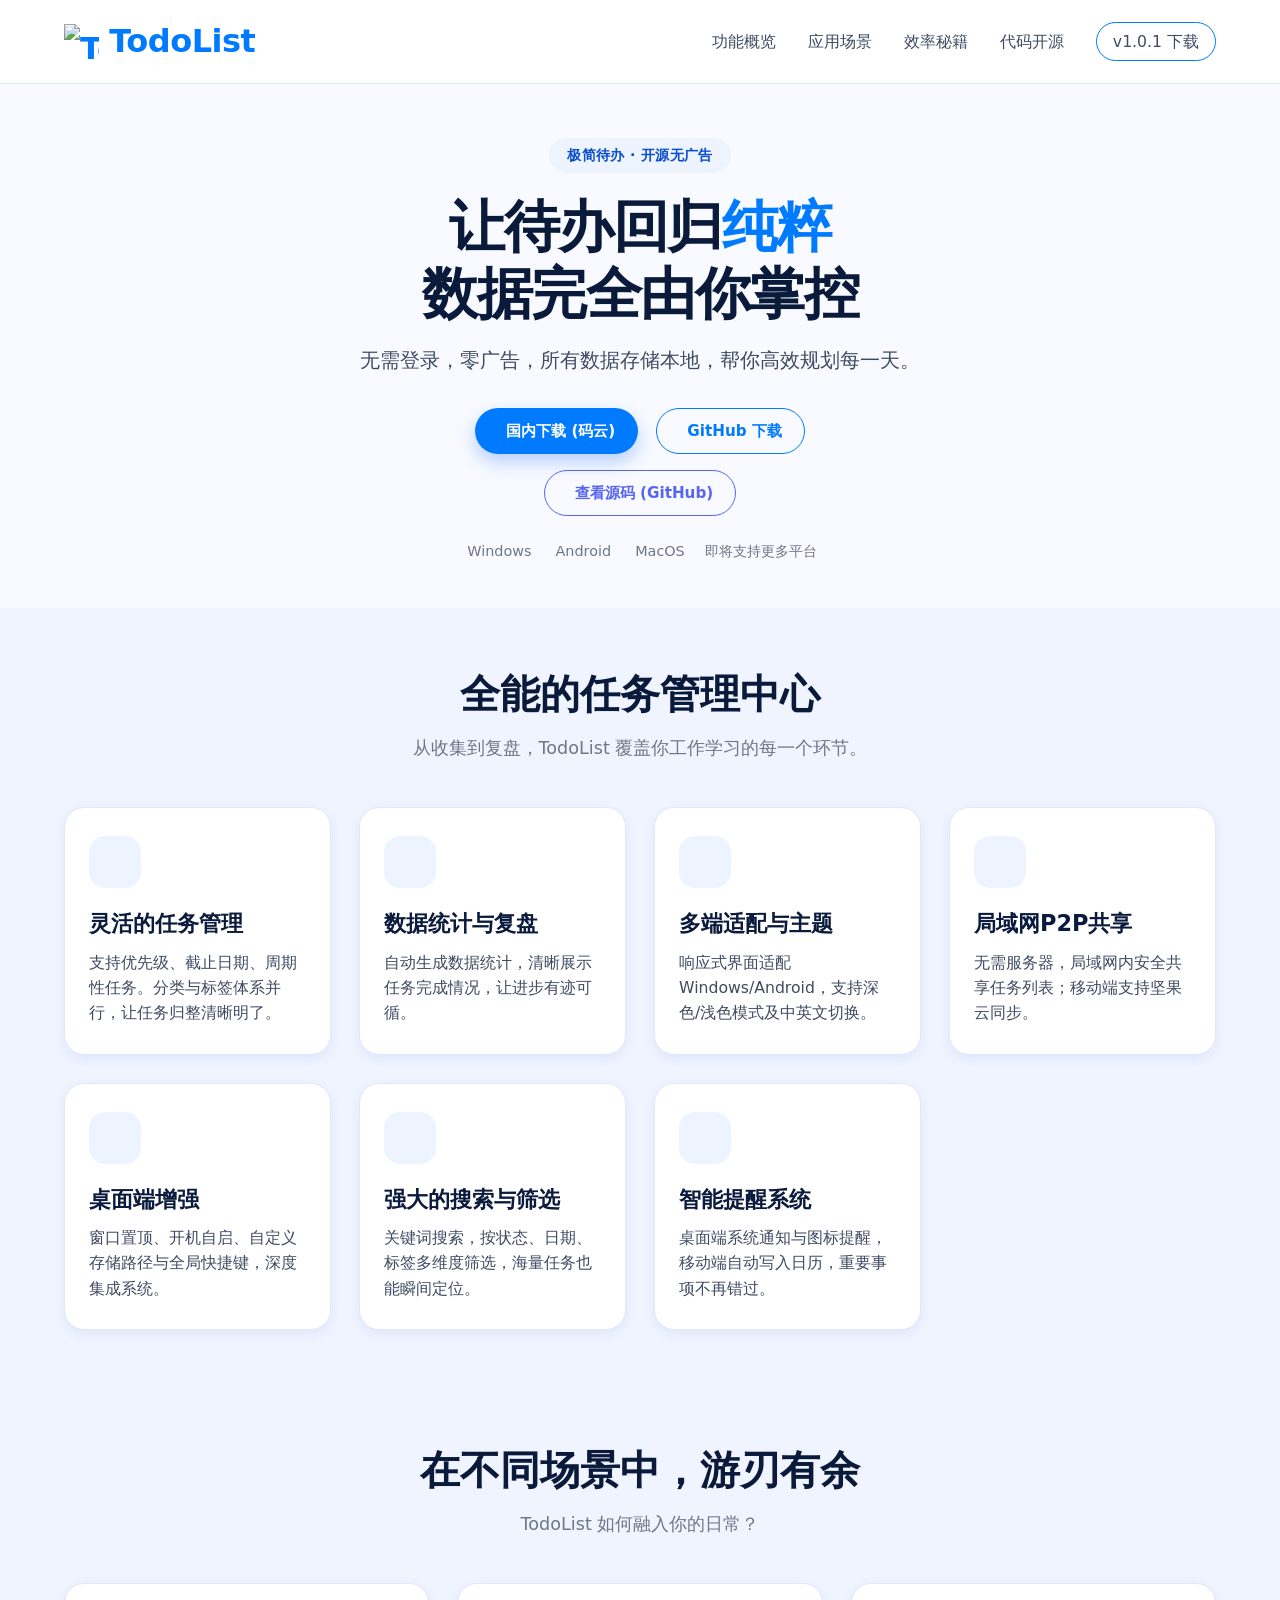
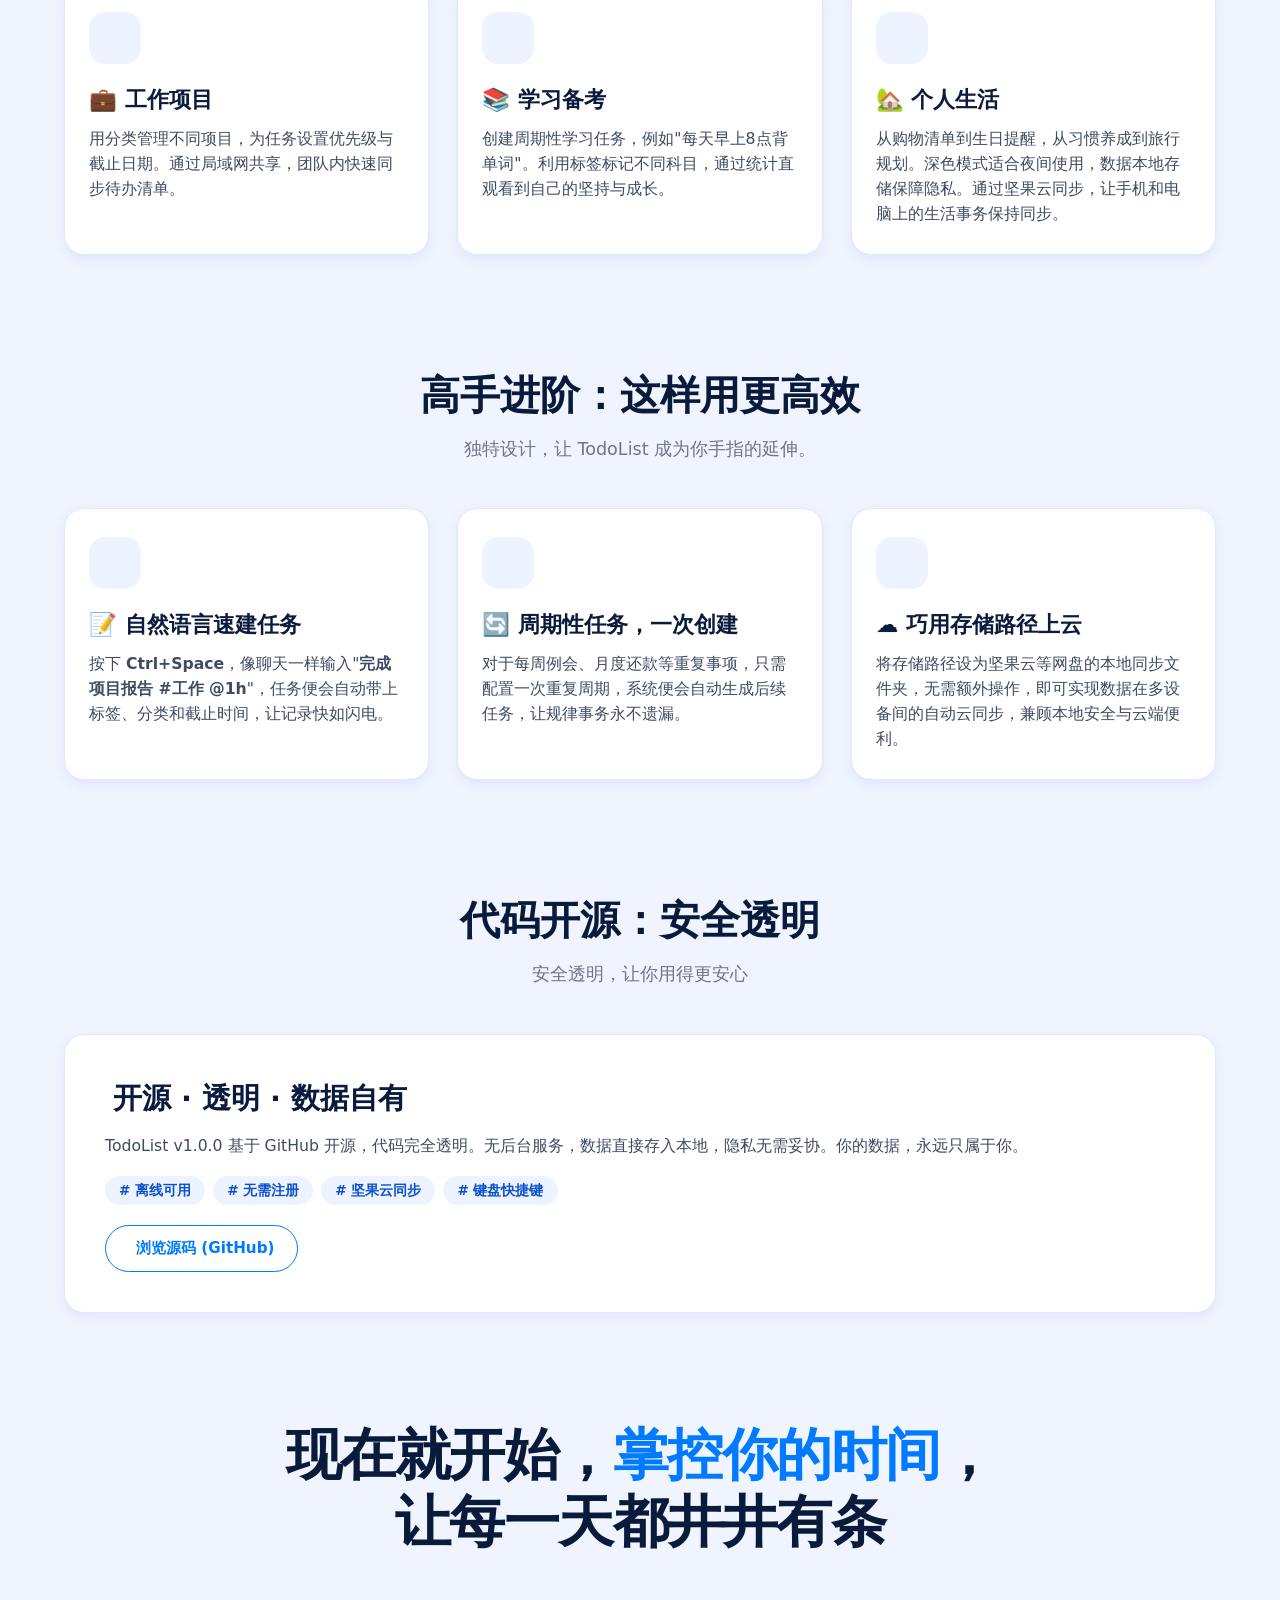
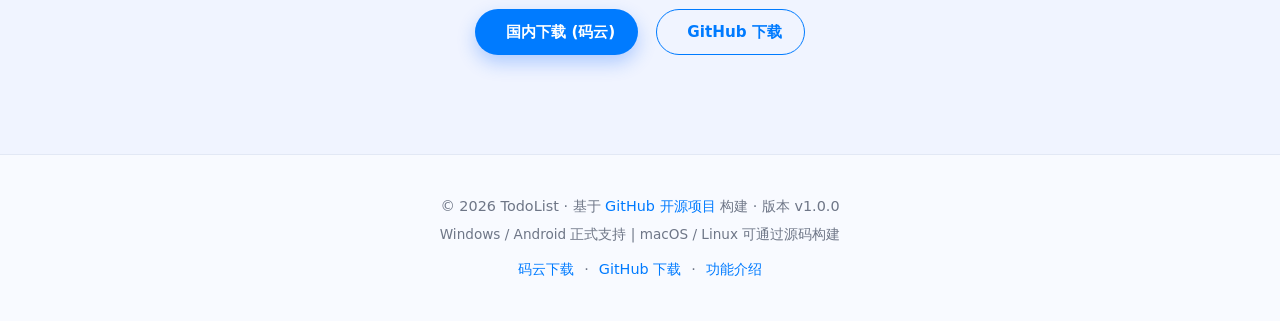
==== docs/index.html @ f046e417 "docs: update GitHub Pages for release v1.0.1." ====
<!DOCTYPE html>
<html lang="zh-CN">

<head>
    <meta charset="UTF-8">
    <meta name="viewport" content="width=device-width, initial-scale=1.0, maximum-scale=5.0, user-scalable=yes">
    <title>TodoList - 极简待办 · 数据自有 · 开源高效</title>
    <link href="https://cdn.jsdelivr.net/npm/remixicon@4.1.0/fonts/remixicon.css" rel="stylesheet"/>
    <link rel="icon" type="image/x-icon" href="/docs/favicon.ico">
    <style>
        /* ===================================
           TodoList 官网样式 - 蓝色主题
           全宽响应式布局
           =================================== */

        /* CSS 变量 */
        :root {
            /* 蓝色主色调 */
            --primary: #007bff;
            --primary-dark: #0a4fcf;
            --primary-light: #eef4ff;
            --primary-soft: #d9e7ff;
            --surface: #ffffff;
            --background: #f8faff;
            --background-alt: #f0f4ff;
            --text-primary: #0b1b3d;
            --text-secondary: #3f4b62;
            --text-muted: #6e7687;
            --border: #e2e8f5;
            --shadow-sm: 0 4px 12px rgba(26, 80, 200, 0.08);
            --shadow-md: 0 12px 28px rgba(17, 51, 150, 0.12);
            --radius: 20px;
            --radius-sm: 12px;
            --transition: all 0.3s ease;
        }

        /* 全局重置 */
        * {
            margin: 0;
            padding: 0;
            box-sizing: border-box;
        }

        html {
            scroll-behavior: smooth;
            scroll-padding-top: 80px;
        }

        body {
            font-family: 'Inter', system-ui, -apple-system, 'Segoe UI', Roboto, 'Helvetica Neue', sans-serif;
            background-color: var(--background);
            color: var(--text-primary);
            line-height: 1.6;
            -webkit-font-smoothing: antialiased;
            width: 100%;
            min-height: 100vh;
        }

        /* ===================================
           导航栏
           =================================== */
        .navbar {
            width: 100%;
            background: rgba(255, 255, 255, 0.9);
            backdrop-filter: blur(12px);
            -webkit-backdrop-filter: blur(12px);
            border-bottom: 1px solid var(--border);
            position: sticky;
            top: 0;
            z-index: 1000;
        }

        .nav-inner {
            width: 100%;
            padding: 16px 5vw;
            display: flex;
            align-items: center;
            justify-content: space-between;
            flex-wrap: wrap;
            gap: 16px;
        }

        .logo {
            display: flex;
            align-items: center;
            gap: 10px;
            font-weight: 800;
            font-size: clamp(1.3rem, 2.8vw, 2.0rem);
            color: var(--primary);
            letter-spacing: -0.5px;
            white-space: nowrap;
        }

        .logo i {
            font-size: clamp(1.6rem, 3vw, 2rem);
            color: var(--primary);
        }

        /* 自定义Logo图标样式 */
        .logo-icon {
            width: clamp(1.8rem, 3vw, 2.2rem);
            height: clamp(1.8rem, 3vw, 2.2rem);
            object-fit: contain;
            /* 如果图标边缘有锯齿，可添加以下属性柔化 */
            image-rendering: auto;
        }

        /* 移动端菜单按钮 */
        .mobile-menu-toggle {
            display: none;
            background: none;
            border: none;
            font-size: 1.8rem;
            color: var(--text-primary);
            cursor: pointer;
            padding: 4px 8px;
        }

        .nav-links {
            display: flex;
            align-items: center;
            gap: clamp(16px, 3vw, 32px);
            flex-wrap: wrap;
        }

        .nav-links a {
            text-decoration: none;
            color: var(--text-secondary);
            font-weight: 500;
            transition: var(--transition);
            font-size: clamp(0.9rem, 1.5vw, 0.98rem);
            white-space: nowrap;
        }

        .nav-links a:hover {
            color: var(--primary);
        }

        /* 按钮样式 */
        .btn {
            padding: 10px 22px;
            border-radius: 40px;
            font-weight: 600;
            text-decoration: none;
            display: inline-flex;
            align-items: center;
            gap: 8px;
            transition: var(--transition);
            font-size: clamp(0.88rem, 1.4vw, 0.95rem);
            border: 1px solid transparent;
            cursor: pointer;
            white-space: nowrap;
        }

        .btn-sm {
            padding: 6px 16px;
            font-size: 0.85rem;
        }

        .btn-primary {
            background: var(--primary);
            color: white;
            box-shadow: 0 8px 18px rgba(30, 111, 255, 0.3);
        }

        .btn-primary:hover {
            background: var(--primary-dark);
            transform: translateY(-2px);
            box-shadow: 0 14px 24px rgba(30, 111, 255, 0.35);
        }

        .btn-outline {
            background: transparent;
            border-color: var(--primary);
            color: var(--primary);
        }

        .btn-outline:hover {
            background: var(--primary-light);
            transform: translateY(-2px);
        }

        /* ===================================
           英雄区域
           =================================== */
        .hero {
            width: 100%;
            padding: 6vh 5vw 5vh;
            text-align: center;
        }

        .hero-content {
            width: 100%;
            max-width: 800px;
            margin: 0 auto;
            padding: 0 1rem;
        }

        .badge {
            background: var(--primary-light);
            color: var(--primary-dark);
            font-weight: 600;
            padding: 6px 18px;
            border-radius: 30px;
            display: inline-block;
            margin-bottom: 20px;
            font-size: clamp(0.8rem, 1.4vw, 0.9rem);
            letter-spacing: 0.3px;
        }

        .hero h1 {
            font-size: clamp(2rem, 5vw, 3.5rem);
            font-weight: 800;
            letter-spacing: -1.5px;
            margin-bottom: 16px;
            line-height: 1.2;
            color: #0a1a3a;
            word-break: keep-all;
        }

        .hero-highlight {
            color: var(--primary);
            position: relative;
        }

        .hero-desc {
            font-size: clamp(1rem, 2vw, 1.25rem);
            color: var(--text-secondary);
            max-width: 680px;
            margin: 0 auto 32px;
            padding: 0 1rem;
        }

        .hero-buttons {
            display: flex;
            justify-content: center;
            gap: clamp(12px, 2vw, 18px);
            flex-wrap: wrap;
            margin-top: 28px;
        }

        .platform-info {
            margin-top: clamp(16px, 2vw, 24px);
            color: var(--text-muted);
            font-size: clamp(0.82rem, 1.3vw, 0.9rem);
            display: flex;
            justify-content: center;
            gap: clamp(12px, 2vw, 20px);
            flex-wrap: wrap;
        }

        .platform-info span {
            display: inline-flex;
            align-items: center;
            gap: 4px;
        }

        /* ===================================
           通用区块
           =================================== */
        .section {
            width: 100%;
            padding: clamp(40px, 6vh, 70px) 0;
        }

        .section-alt {
            background: var(--background-alt);
        }

        .section-inner {
            width: 100%;
            padding: 0 5vw;
        }

        .section-title {
            text-align: center;
            margin-bottom: clamp(32px, 5vh, 48px);
        }

        .section-title h2 {
            font-size: clamp(1.6rem, 3.5vw, 2.5rem);
            font-weight: 700;
            color: #0a1a3a;
            margin-bottom: 8px;
        }

        .section-title p {
            color: var(--text-muted);
            font-size: clamp(0.95rem, 1.6vw, 1.1rem);
        }

        /* 网格系统 */
        .grid {
            display: grid;
            gap: clamp(16px, 2.5vw, 28px);
            width: 100%;
        }

        .grid-3 {
            grid-template-columns: repeat(auto-fit, minmax(min(100%, 320px), 1fr));
        }

        .grid-4 {
            grid-template-columns: repeat(auto-fit, minmax(min(100%, 260px), 1fr));
        }

        /* 卡片 */
        .card {
            background: var(--surface);
            padding: clamp(20px, 3vw, 28px) clamp(18px, 2.5vw, 24px);
            border-radius: var(--radius);
            box-shadow: var(--shadow-sm);
            transition: var(--transition);
            border: 1px solid var(--border);
            height: 100%;
        }

        .card:hover {
            transform: translateY(-5px);
            box-shadow: var(--shadow-md);
            border-color: var(--primary-soft);
        }

        .card-icon {
            font-size: clamp(1.8rem, 3vw, 2.2rem);
            color: var(--primary);
            margin-bottom: clamp(14px, 2vw, 18px);
            background: var(--primary-light);
            width: clamp(42px, 6vw, 52px);
            height: clamp(42px, 6vw, 52px);
            display: flex;
            align-items: center;
            justify-content: center;
            border-radius: 16px;
            flex-shrink: 0;
        }

        .card h3 {
            font-size: clamp(1.15rem, 1.8vw, 1.4rem);
            margin-bottom: 8px;
            font-weight: 650;
        }

        .card p {
            color: var(--text-secondary);
            font-size: clamp(0.9rem, 1.4vw, 0.98rem);
            line-height: 1.6;
        }

        /* 开源特色区块 */
        .oss-highlight {
            background: var(--surface);
            border-radius: var(--radius);
            padding: clamp(24px, 4vw, 40px);
            display: flex;
            flex-wrap: wrap;
            gap: clamp(20px, 3vw, 30px);
            align-items: center;
            border: 1px solid var(--border);
            box-shadow: var(--shadow-sm);
            width: 100%;
        }

        .oss-text {
            flex: 1 1 300px;
            min-width: 260px;
        }

        .oss-text h3 {
            font-size: clamp(1.3rem, 2.5vw, 1.8rem);
            font-weight: 700;
            margin-bottom: 12px;
        }

        .icon-blue {
            color: var(--primary);
            margin-right: 8px;
        }

        .oss-text p {
            color: var(--text-secondary);
            margin-bottom: 18px;
            font-size: clamp(0.9rem, 1.4vw, 0.98rem);
        }

        .tag-list {
            display: flex;
            flex-wrap: wrap;
            gap: 8px;
            margin: 16px 0 20px;
        }

        .tag {
            background: var(--primary-light);
            color: var(--primary-dark);
            padding: 4px 14px;
            border-radius: 20px;
            font-size: clamp(0.78rem, 1.2vw, 0.85rem);
            font-weight: 600;
            white-space: nowrap;
        }

        .platform-icons {
            display: flex;
            flex-wrap: wrap;
            gap: 8px;
            align-items: center;
        }

        .platform-icons i {
            font-size: clamp(1.8rem, 3vw, 2.2rem);
            color: var(--text-secondary);
            transition: var(--transition);
        }

        .platform-icons i:hover {
            color: var(--primary);
        }

        /* 用户评价卡片 */
        .testimonial-card {
            background: var(--primary-light);
            padding: clamp(18px, 2.5vw, 24px);
            border-radius: var(--radius);
            border: none;
        }

        .testimonial-text {
            font-style: italic;
            margin-bottom: 14px;
            color: var(--text-secondary);
            font-size: clamp(0.9rem, 1.4vw, 0.95rem);
        }

        .testimonial-author {
            color: var(--primary-dark);
            font-weight: 650;
        }

        /* ===================================
           结尾下载引导区 (CTA Bottom)
           =================================== */
        .hero-bottom {
            padding: 6vh 5vw 5vh;
            background: var(--background-alt);
        }

        .hero-bottom .hero-buttons {
            margin-top: 54px;
            margin-bottom: 54px;
        }

        /* ===================================
           页脚
           =================================== */
        .footer {
            width: 100%;
            padding: clamp(30px, 5vh, 40px) 0;
            border-top: 1px solid var(--border);
            text-align: center;
        }

        .footer-inner {
            width: 100%;
            padding: 0 5vw;
            color: var(--text-muted);
            font-size: clamp(0.82rem, 1.3vw, 0.9rem);
        }

        .footer a {
            color: var(--primary);
            text-decoration: none;
            transition: var(--transition);
        }

        .footer a:hover {
            text-decoration: underline;
        }

        .footer-sub {
            margin-top: 6px;
            font-size: clamp(0.78rem, 1.2vw, 0.85rem);
        }

        .footer-links {
            margin-top: 12px;
            display: flex;
            justify-content: center;
            align-items: center;
            gap: 10px;
            flex-wrap: wrap;
        }

        /* ===================================
           响应式设计 - 移动端适配
           =================================== */
        /* 平板及以下 */
        @media (max-width: 768px) {
            .nav-inner {
                padding: 12px 4vw;
            }

            .mobile-menu-toggle {
                display: block;
            }

            .nav-links {
                display: none;
                width: 100%;
                flex-direction: column;
                align-items: flex-start;
                gap: 12px;
                padding: 12px 0;
                border-top: 1px solid var(--border);
            }

            .nav-links.active {
                display: flex;
            }

            .nav-links a {
                font-size: 1rem;
            }

            .hero {
                padding: 4vh 4vw 4vh;
            }

            .hero-buttons {
                flex-direction: column;
                align-items: center;
                gap: 12px;
            }

            .hero-bottom {
                padding: 4vh 4vw 4vh;
            }

            .btn {
                width: 100%;
                justify-content: center;
                max-width: 320px;
            }

            .oss-highlight {
                flex-direction: column;
                text-align: center;
            }

            .platform-icons {
                justify-content: center;
            }

            .platform-info {
                flex-direction: column;
                gap: 8px;
            }

            .grid {
                gap: 16px;
            }
        }

        /* 大屏幕优化 */
        @media (min-width: 1400px) {
            .section-inner {
                padding: 0 8vw;
            }

            .nav-inner {
                padding: 16px 8vw;
            }

            .hero {
                padding: 8vh 8vw 6vh;
            }
        }

        /* 超宽屏 */
        @media (min-width: 2000px) {
            .section-inner {
                padding: 0 12vw;
            }

            .nav-inner {
                padding: 16px 12vw;
            }
        }
    </style>
</head>

<body>
    <!-- ==================== 导航栏 ==================== -->
    <nav class="navbar">
        <div class="nav-inner">
            <div class="logo">
                <img src="favicon.ico" alt="TodoList" class="logo-icon" />
<!--                <i class="ri-checkbox-circle-line"></i>-->
                <span>TodoList</span>
            </div>
            <button class="mobile-menu-toggle" aria-label="菜单">
                <i class="ri-menu-line"></i>
            </button>
            <div class="nav-links">
                <a href="#features">功能概览</a>
                <a href="#scenarios">应用场景</a>
                <a href="#tips">效率秘籍</a>
                <a href="#oss">代码开源</a>
                <a href="https://github.com/TangIsLearning/TodoList/releases/tag/v1.0.1" target="_blank"
                   class="btn btn-outline btn-sm">v1.0.1 下载</a>
            </div>
        </div>
    </nav>

    <!-- ==================== 英雄头部 ==================== -->
    <header class="hero" id="home">
        <div class="hero-content">
                <span class="badge">
                    <i class="ri-sparkling-line"></i> 极简待办 · 开源无广告
                </span>
            <h1>
                让待办回归<span class="hero-highlight">纯粹</span><br>数据完全由你掌控
            </h1>
            <p class="hero-desc">
                无需登录，零广告，所有数据存储本地，帮你高效规划每一天。
            </p>

            <div class="hero-buttons">
                <a href="https://gitee.com/tang-is-learnig/TodoList/releases/tag/v1.0.1" target="_blank"
                   class="btn btn-primary">
                    <i class="ri-download-2-line"></i> 国内下载 (码云)
                </a>
                <a href="https://github.com/TangIsLearning/TodoList/releases/tag/v1.0.1" target="_blank"
                   class="btn btn-outline">
                    <i class="ri-github-fill"></i> GitHub 下载
                </a>
            </div>

            <div style="margin-top: 16px;">
                <a href="https://github.com/TangIsLearning/TodoList" target="_blank" class="btn btn-outline"
                   style="border-color: #5865f2; color: #5865f2;">
                    <i class="ri-code-s-slash-line"></i> 查看源码 (GitHub)
                </a>
            </div>

            <div class="platform-info">
                <span><i class="ri-windows-fill"></i> Windows</span>
                <span><i class="ri-android-fill"></i> Android</span>
                <span><i class="ri-macbook-line"></i> MacOS</span>
                <span>即将支持更多平台</span>
            </div>
        </div>
    </header>

    <!-- ==================== 核心功能 ==================== -->
    <section class="section section-alt" id="features">
        <div class="section-inner">
            <div class="section-title">
                <h2>全能的任务管理中心</h2>
                <p>从收集到复盘，TodoList 覆盖你工作学习的每一个环节。</p>
            </div>
            <div class="grid grid-4">
                <div class="card">
                    <div class="card-icon"><i class="ri-list-check-3"></i></div>
                    <h3>灵活的任务管理</h3>
                    <p>支持优先级、截止日期、周期性任务。分类与标签体系并行，让任务归整清晰明了。</p>
                </div>
                <div class="card">
                    <div class="card-icon"><i class="ri-pie-chart-line"></i></div>
                    <h3>数据统计与复盘</h3>
                    <p>自动生成数据统计，清晰展示任务完成情况，让进步有迹可循。</p>
                </div>
                <div class="card">
                    <div class="card-icon"><i class="ri-smartphone-line"></i></div>
                    <h3>多端适配与主题</h3>
                    <p>响应式界面适配Windows/Android，支持深色/浅色模式及中英文切换。</p>
                </div>
                <div class="card">
                    <div class="card-icon"><i class="ri-share-line"></i></div>
                    <h3>局域网P2P共享</h3>
                    <p>无需服务器，局域网内安全共享任务列表；移动端支持坚果云同步。</p>
                </div>
                <div class="card">
                    <div class="card-icon"><i class="ri-computer-line"></i></div>
                    <h3>桌面端增强</h3>
                    <p>窗口置顶、开机自启、自定义存储路径与全局快捷键，深度集成系统。</p>
                </div>
                <div class="card">
                    <div class="card-icon"><i class="ri-search-line"></i></div>
                    <h3>强大的搜索与筛选</h3>
                    <p>关键词搜索，按状态、日期、标签多维度筛选，海量任务也能瞬间定位。</p>
                </div>
                <div class="card">
                    <div class="card-icon"><i class="ri-notification-3-line"></i></div>
                    <h3>智能提醒系统</h3>
                    <p>桌面端系统通知与图标提醒，移动端自动写入日历，重要事项不再错过。</p>
                </div>
            </div>
        </div>
    </section>

    <!-- ==================== 应用场景 ==================== -->
    <section class="section section-alt" id="scenarios">
        <div class="section-inner">
            <div class="section-title">
                <h2>在不同场景中，游刃有余</h2>
                <p>TodoList 如何融入你的日常？</p>
            </div>
            <div class="grid grid-3">
                <div class="card">
                    <div class="card-icon"><i class="ri-briefcase-line"></i></div>
                    <h3>💼 工作项目</h3>
                    <p>用分类管理不同项目，为任务设置优先级与截止日期。通过局域网共享，团队内快速同步待办清单。</p>
                </div>
                <div class="card">
                    <div class="card-icon"><i class="ri-book-read-line"></i></div>
                    <h3>📚 学习备考</h3>
                    <p>创建周期性学习任务，例如"每天早上8点背单词"。利用标签标记不同科目，通过统计直观看到自己的坚持与成长。</p>
                </div>
                <div class="card">
                    <div class="card-icon"><i class="ri-home-heart-line"></i></div>
                    <h3>🏡 个人生活</h3>
                    <p>
                        从购物清单到生日提醒，从习惯养成到旅行规划。深色模式适合夜间使用，数据本地存储保障隐私。通过坚果云同步，让手机和电脑上的生活事务保持同步。</p>
                </div>
            </div>
        </div>
    </section>

    <!-- ==================== 效率秘籍 ==================== -->
    <section class="section section-alt" id="tips">
        <div class="section-inner">
            <div class="section-title">
                <h2>高手进阶：这样用更高效</h2>
                <p>独特设计，让 TodoList 成为你手指的延伸。</p>
            </div>
            <div class="grid grid-3">
                <div class="card">
                    <div class="card-icon"><i class="ri-keyboard-box-line"></i></div>
                    <h3>📝 自然语言速建任务</h3>
                    <p>按下 <strong>Ctrl+Space</strong>，像聊天一样输入"<strong>完成项目报告 #工作
                        @1h</strong>"，任务便会自动带上标签、分类和截止时间，让记录快如闪电。</p>
                </div>
                <div class="card">
                    <div class="card-icon"><i class="ri-loop-left-line"></i></div>
                    <h3>🔄 周期性任务，一次创建</h3>
                    <p>对于每周例会、月度还款等重复事项，只需配置一次重复周期，系统便会自动生成后续任务，让规律事务永不遗漏。</p>
                </div>
                <div class="card">
                    <div class="card-icon"><i class="ri-folder-settings-line"></i></div>
                    <h3>☁️ 巧用存储路径上云</h3>
                    <p>
                        将存储路径设为坚果云等网盘的本地同步文件夹，无需额外操作，即可实现数据在多设备间的自动云同步，兼顾本地安全与云端便利。</p>
                </div>
            </div>
        </div>
    </section>

    <!-- ==================== 开源与数据自有 ==================== -->
    <section class="section section-alt" id="oss">
        <div class="section-inner">
            <div class="section-title">
                <h2>代码开源：安全透明</h2>
                <p>安全透明，让你用得更安心</p>
            </div>
            <div class="oss-highlight">
                <div class="oss-text">
                    <h3><i class="ri-open-source-line icon-blue"></i> 开源 · 透明 · 数据自有</h3>
                    <p>TodoList v1.0.0 基于 GitHub
                        开源，代码完全透明。无后台服务，数据直接存入本地，隐私无需妥协。你的数据，永远只属于你。</p>
                    <div class="tag-list">
                        <span class="tag"># 离线可用</span>
                        <span class="tag"># 无需注册</span>
                        <span class="tag"># 坚果云同步</span>
                        <span class="tag"># 键盘快捷键</span>
                    </div>
                    <a href="https://github.com/TangIsLearning/TodoList" target="_blank" class="btn btn-outline">
                        <i class="ri-git-repository-line"></i> 浏览源码 (GitHub)
                    </a>
                </div>
                <div class="platform-icons">
                    <i class="ri-windows-fill" title="Windows 原生支持"></i>
                    <i class="ri-android-fill" title="Android 移动端"></i>
                    <i class="ri-macbook-line" title="macOS 桌面端"></i>
                    <i class="ri-ubuntu-line" title="Linux 可构建"></i>
                </div>
            </div>
        </div>
    </section>

    <!-- ==================== 用户评价 ==================== -->
    <!-- <section class="section" id="testimonials">
        <div class="section-inner">
            <div class="section-title">
                <h2>用户与开发者之声</h2>
                <p>极简设计，获得效率爱好者推荐。</p>
            </div>
            <div class="grid grid-3">
                <div class="testimonial-card">
                    <p class="testimonial-text">"TodoList 是我用过最干净的开源待办工具。没有广告，不用登录，数据在本地特别安心。快捷键创建任务太方便了。"</p>
                    <strong class="testimonial-author">@ 数字生活爱好者</strong>
                </div>
                <div class="testimonial-card">
                    <p class="testimonial-text">"局域网共享功能解决了我和同事间快速同步任务的需求，配合坚果云，手机和电脑无缝衔接。"</p>
                    <strong class="testimonial-author">@ 独立开发者</strong>
                </div>
                <div class="testimonial-card">
                    <p class="testimonial-text">"源码清晰，适合二次开发。已经把它作为日常项目管理的轻量补充，五星推荐。"</p>
                    <strong class="testimonial-author">@ 开源社区贡献者</strong>
                </div>
            </div>
        </div>
    </section> -->

    <!-- ==================== 结尾下载引导（与Hero区域样式一致） ==================== -->
    <section class="hero hero-bottom" id="cta-bottom">
        <div class="hero-content">
            <h1>
                现在就开始，<span class="hero-highlight">掌控你的时间</span>，让每一天都井井有条
            </h1>
            <div class="hero-buttons">
                <a href="https://gitee.com/tang-is-learnig/TodoList/releases/tag/v1.0.1" target="_blank"
                   class="btn btn-primary">
                    <i class="ri-download-2-line"></i> 国内下载 (码云)
                </a>
                <a href="https://github.com/TangIsLearning/TodoList/releases/tag/v1.0.1" target="_blank"
                   class="btn btn-outline">
                    <i class="ri-github-fill"></i> GitHub 下载
                </a>
            </div>
        </div>
    </section>

    <!-- ==================== 页脚 ==================== -->
    <footer class="footer">
        <div class="footer-inner">
            <p>© 2026 TodoList · 基于 <a href="https://github.com/TangIsLearning/TodoList" target="_blank">GitHub
                开源项目</a>
                构建 · 版本 v1.0.0</p>
            <p class="footer-sub">Windows / Android 正式支持 | macOS / Linux 可通过源码构建</p>
            <p class="footer-links">
                <a href="https://gitee.com/tang-is-learnig/TodoList/releases/tag/v1.0.1" target="_blank">
                    <i class="ri-download-cloud-2-line"></i> 码云下载
                </a>
                <span>·</span>
                <a href="https://github.com/TangIsLearning/TodoList/releases/tag/v1.0.1" target="_blank">
                    <i class="ri-github-fill"></i> GitHub 下载
                </a>
                <span>·</span>
                <a href="https://mp.weixin.qq.com/s/2aa22rVTOxx9aQPfM12xcQ" target="_blank">功能介绍</a>
            </p>
        </div>
    </footer>

    <script>
        const menuToggle = document.querySelector('.mobile-menu-toggle');
        const navLinks = document.querySelector('.nav-links');

        menuToggle.addEventListener('click', () => {
            navLinks.classList.toggle('active');
            const icon = menuToggle.querySelector('i');
            if (navLinks.classList.contains('active')) {
                icon.className = 'ri-close-line';
            } else {
                icon.className = 'ri-menu-line';
            }
        });

        navLinks.querySelectorAll('a').forEach(link => {
            link.addEventListener('click', () => {
                navLinks.classList.remove('active');
                menuToggle.querySelector('i').className = 'ri-menu-line';
            });
        });
    </script>
</body>

</html>
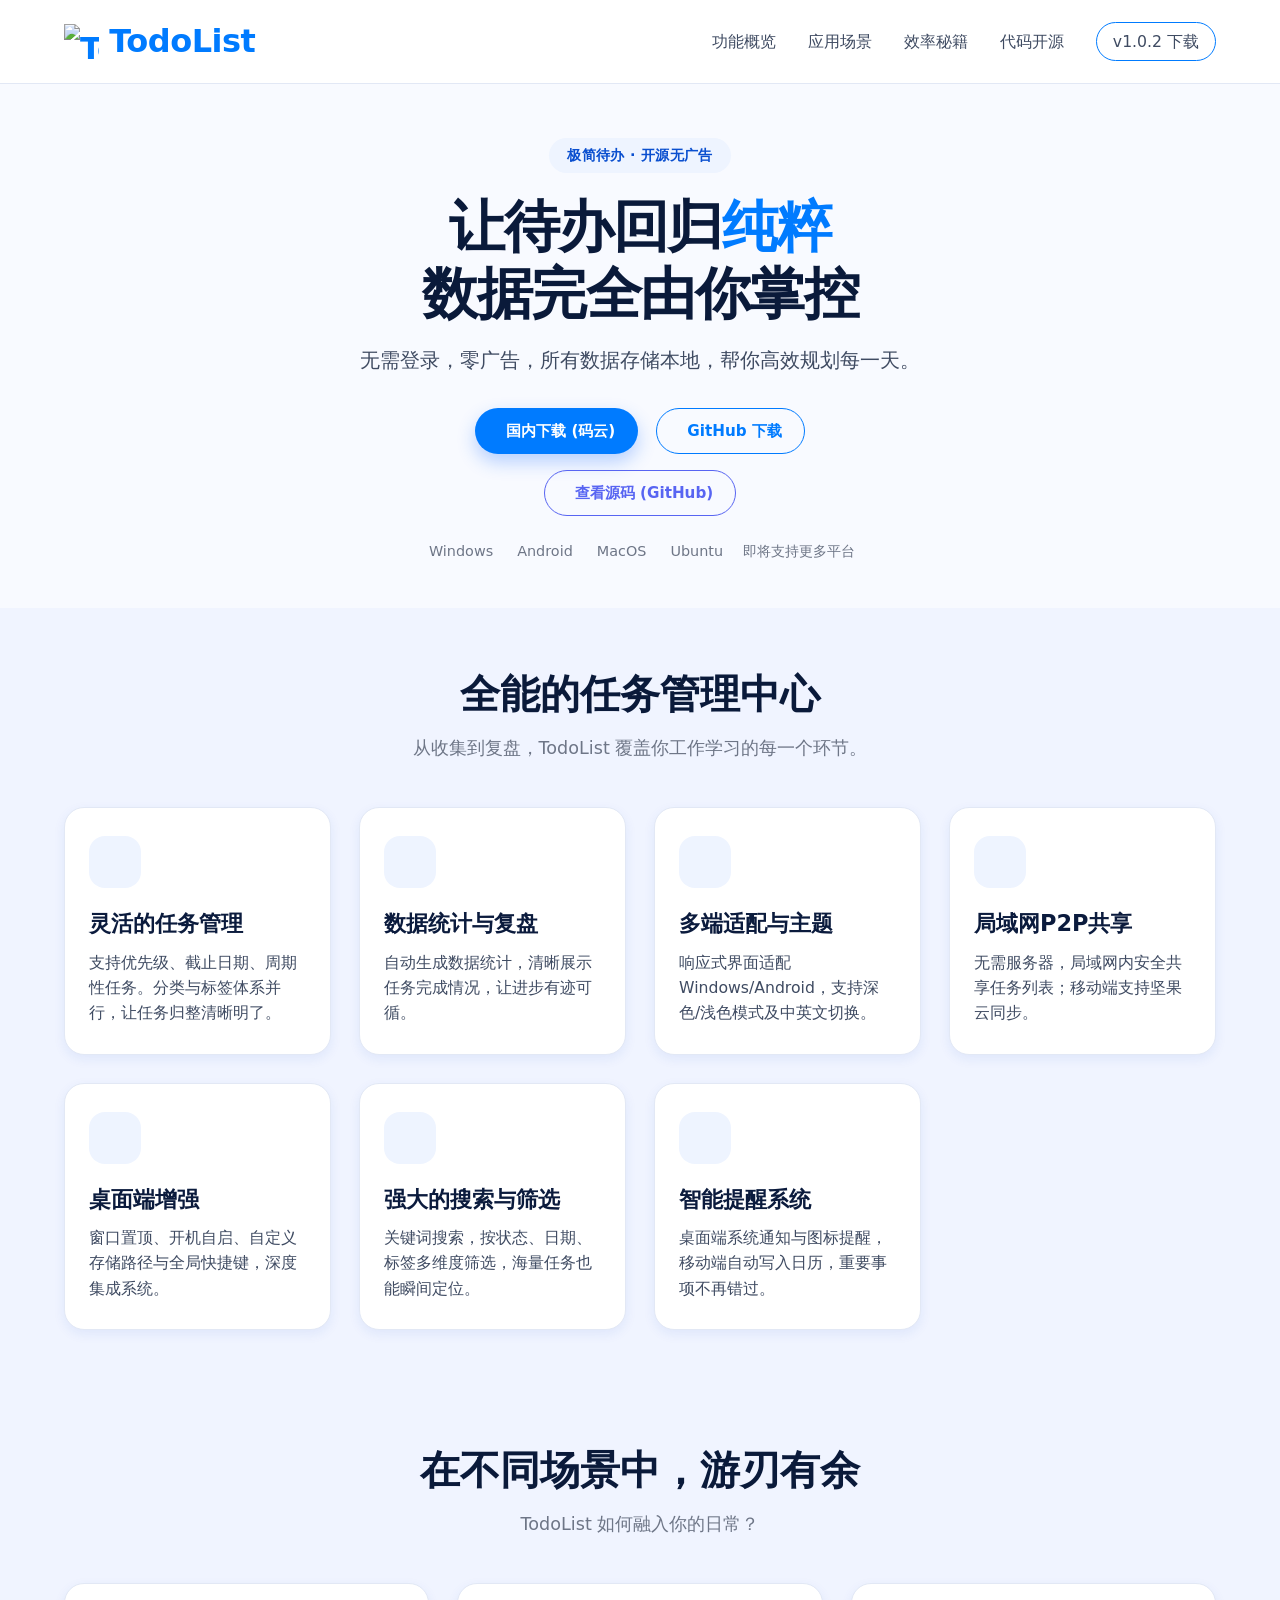
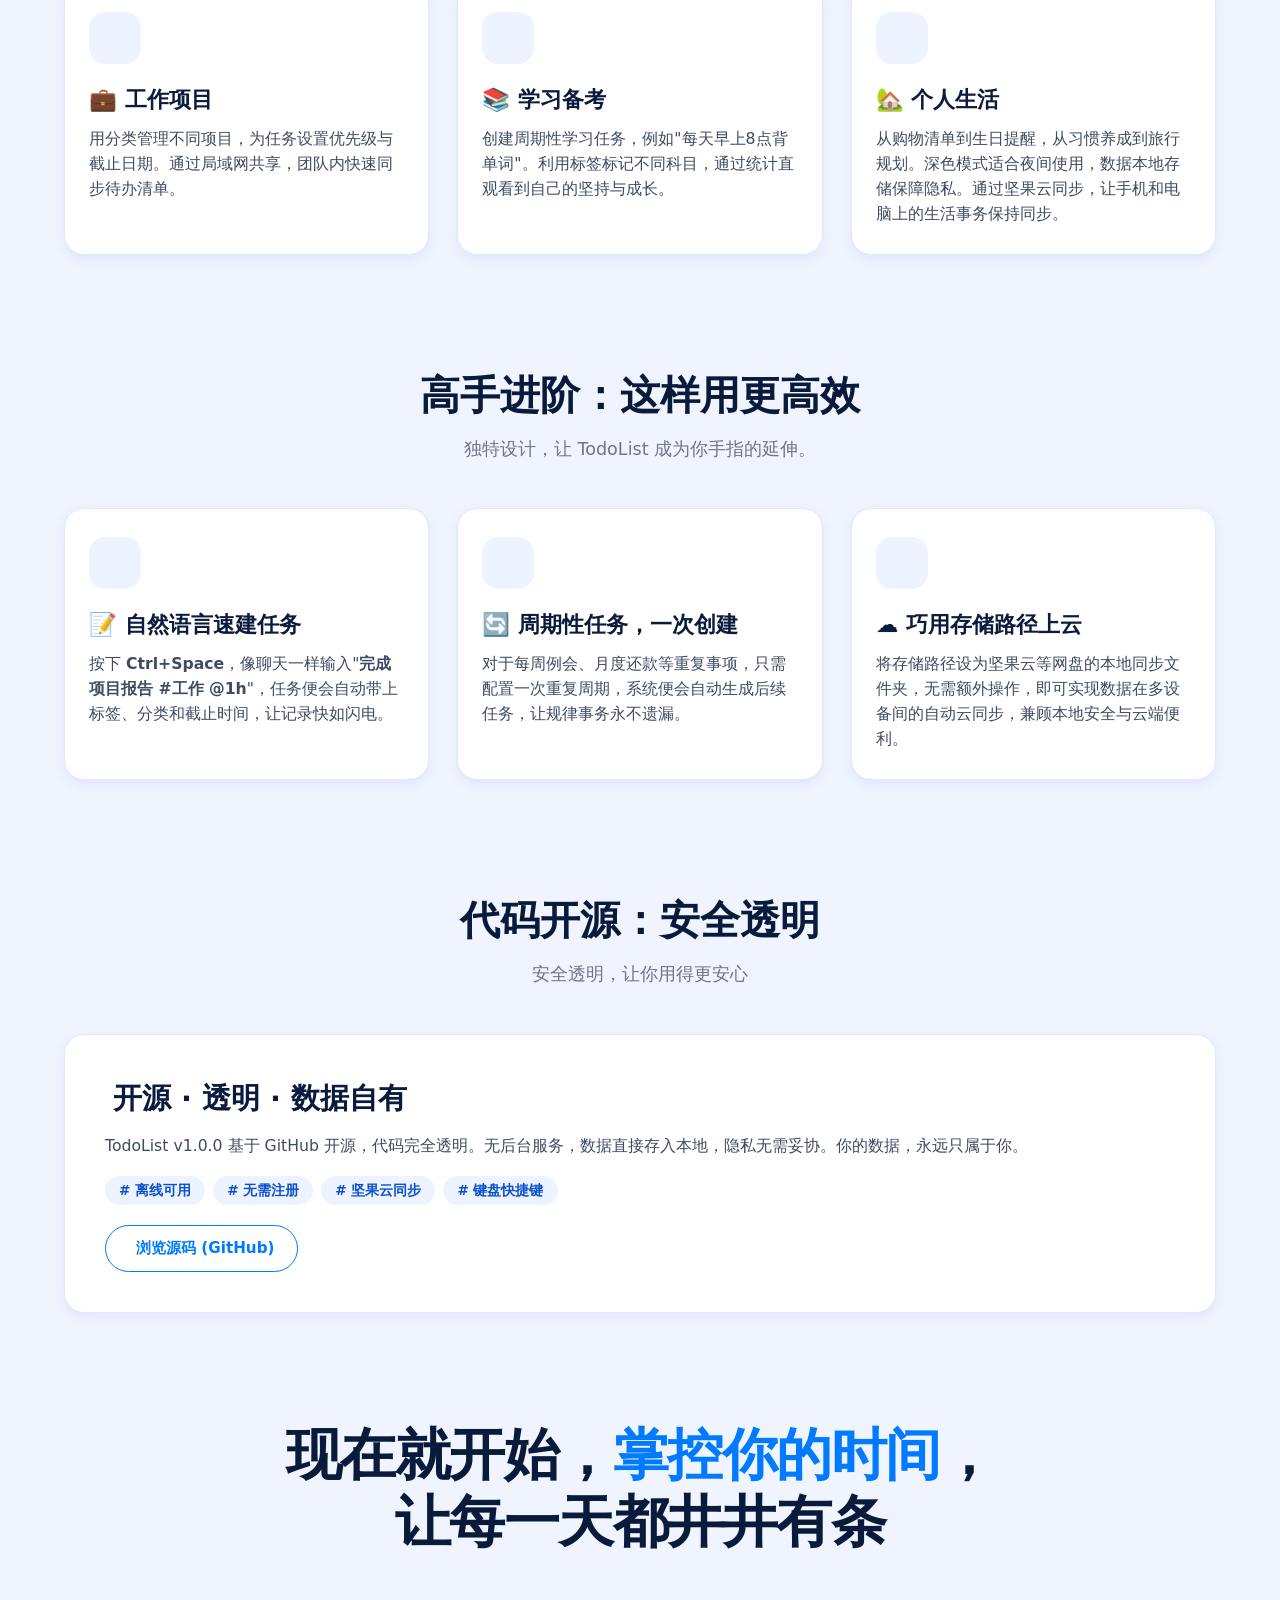
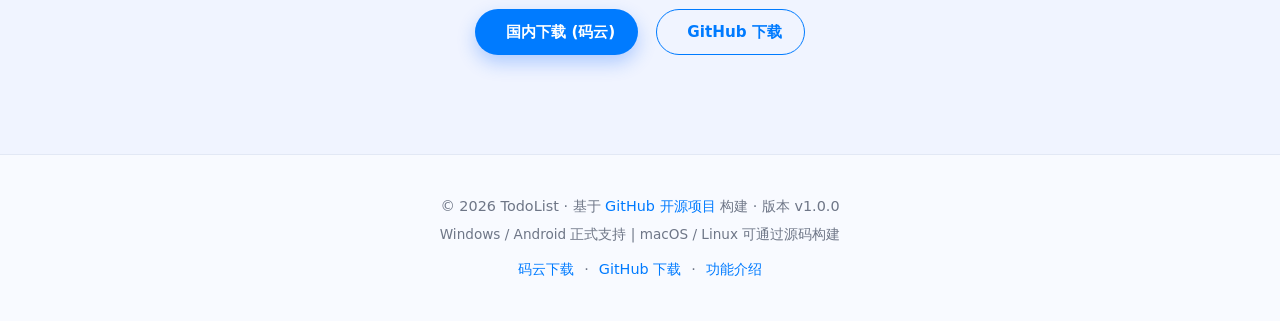
==== commit 528f316c: "docs: update GitHub Pages for release v1.0.2." ====
--- a/docs/index.html
+++ b/docs/index.html
@@ -606,8 +606,8 @@
                 <a href="#scenarios">应用场景</a>
                 <a href="#tips">效率秘籍</a>
                 <a href="#oss">代码开源</a>
-                <a href="https://github.com/TangIsLearning/TodoList/releases/tag/v1.0.1" target="_blank"
-                   class="btn btn-outline btn-sm">v1.0.1 下载</a>
+                <a href="https://github.com/TangIsLearning/TodoList/releases/tag/v1.0.2" target="_blank"
+                   class="btn btn-outline btn-sm">v1.0.2 下载</a>
             </div>
         </div>
     </nav>
@@ -626,11 +626,11 @@
             </p>
 
             <div class="hero-buttons">
-                <a href="https://gitee.com/tang-is-learnig/TodoList/releases/tag/v1.0.1" target="_blank"
+                <a href="https://gitee.com/tang-is-learnig/TodoList/releases/tag/v1.0.2" target="_blank"
                    class="btn btn-primary">
                     <i class="ri-download-2-line"></i> 国内下载 (码云)
                 </a>
-                <a href="https://github.com/TangIsLearning/TodoList/releases/tag/v1.0.1" target="_blank"
+                <a href="https://github.com/TangIsLearning/TodoList/releases/tag/v1.0.2" target="_blank"
                    class="btn btn-outline">
                     <i class="ri-github-fill"></i> GitHub 下载
                 </a>
@@ -647,6 +647,7 @@
                 <span><i class="ri-windows-fill"></i> Windows</span>
                 <span><i class="ri-android-fill"></i> Android</span>
                 <span><i class="ri-macbook-line"></i> MacOS</span>
+                <span><i class="ri-ubuntu-line"></i> Ubuntu</span>
                 <span>即将支持更多平台</span>
             </div>
         </div>
@@ -782,7 +783,7 @@
                     <i class="ri-windows-fill" title="Windows 原生支持"></i>
                     <i class="ri-android-fill" title="Android 移动端"></i>
                     <i class="ri-macbook-line" title="macOS 桌面端"></i>
-                    <i class="ri-ubuntu-line" title="Linux 可构建"></i>
+                    <i class="ri-ubuntu-line" title="Ubuntu 桌面端"></i>
                 </div>
             </div>
         </div>
@@ -819,11 +820,11 @@
                 现在就开始，<span class="hero-highlight">掌控你的时间</span>，让每一天都井井有条
             </h1>
             <div class="hero-buttons">
-                <a href="https://gitee.com/tang-is-learnig/TodoList/releases/tag/v1.0.1" target="_blank"
+                <a href="https://gitee.com/tang-is-learnig/TodoList/releases/tag/v1.0.2" target="_blank"
                    class="btn btn-primary">
                     <i class="ri-download-2-line"></i> 国内下载 (码云)
                 </a>
-                <a href="https://github.com/TangIsLearning/TodoList/releases/tag/v1.0.1" target="_blank"
+                <a href="https://github.com/TangIsLearning/TodoList/releases/tag/v1.0.2" target="_blank"
                    class="btn btn-outline">
                     <i class="ri-github-fill"></i> GitHub 下载
                 </a>
@@ -839,11 +840,11 @@
                 构建 · 版本 v1.0.0</p>
             <p class="footer-sub">Windows / Android 正式支持 | macOS / Linux 可通过源码构建</p>
             <p class="footer-links">
-                <a href="https://gitee.com/tang-is-learnig/TodoList/releases/tag/v1.0.1" target="_blank">
+                <a href="https://gitee.com/tang-is-learnig/TodoList/releases/tag/v1.0.2" target="_blank">
                     <i class="ri-download-cloud-2-line"></i> 码云下载
                 </a>
                 <span>·</span>
-                <a href="https://github.com/TangIsLearning/TodoList/releases/tag/v1.0.1" target="_blank">
+                <a href="https://github.com/TangIsLearning/TodoList/releases/tag/v1.0.2" target="_blank">
                     <i class="ri-github-fill"></i> GitHub 下载
                 </a>
                 <span>·</span>
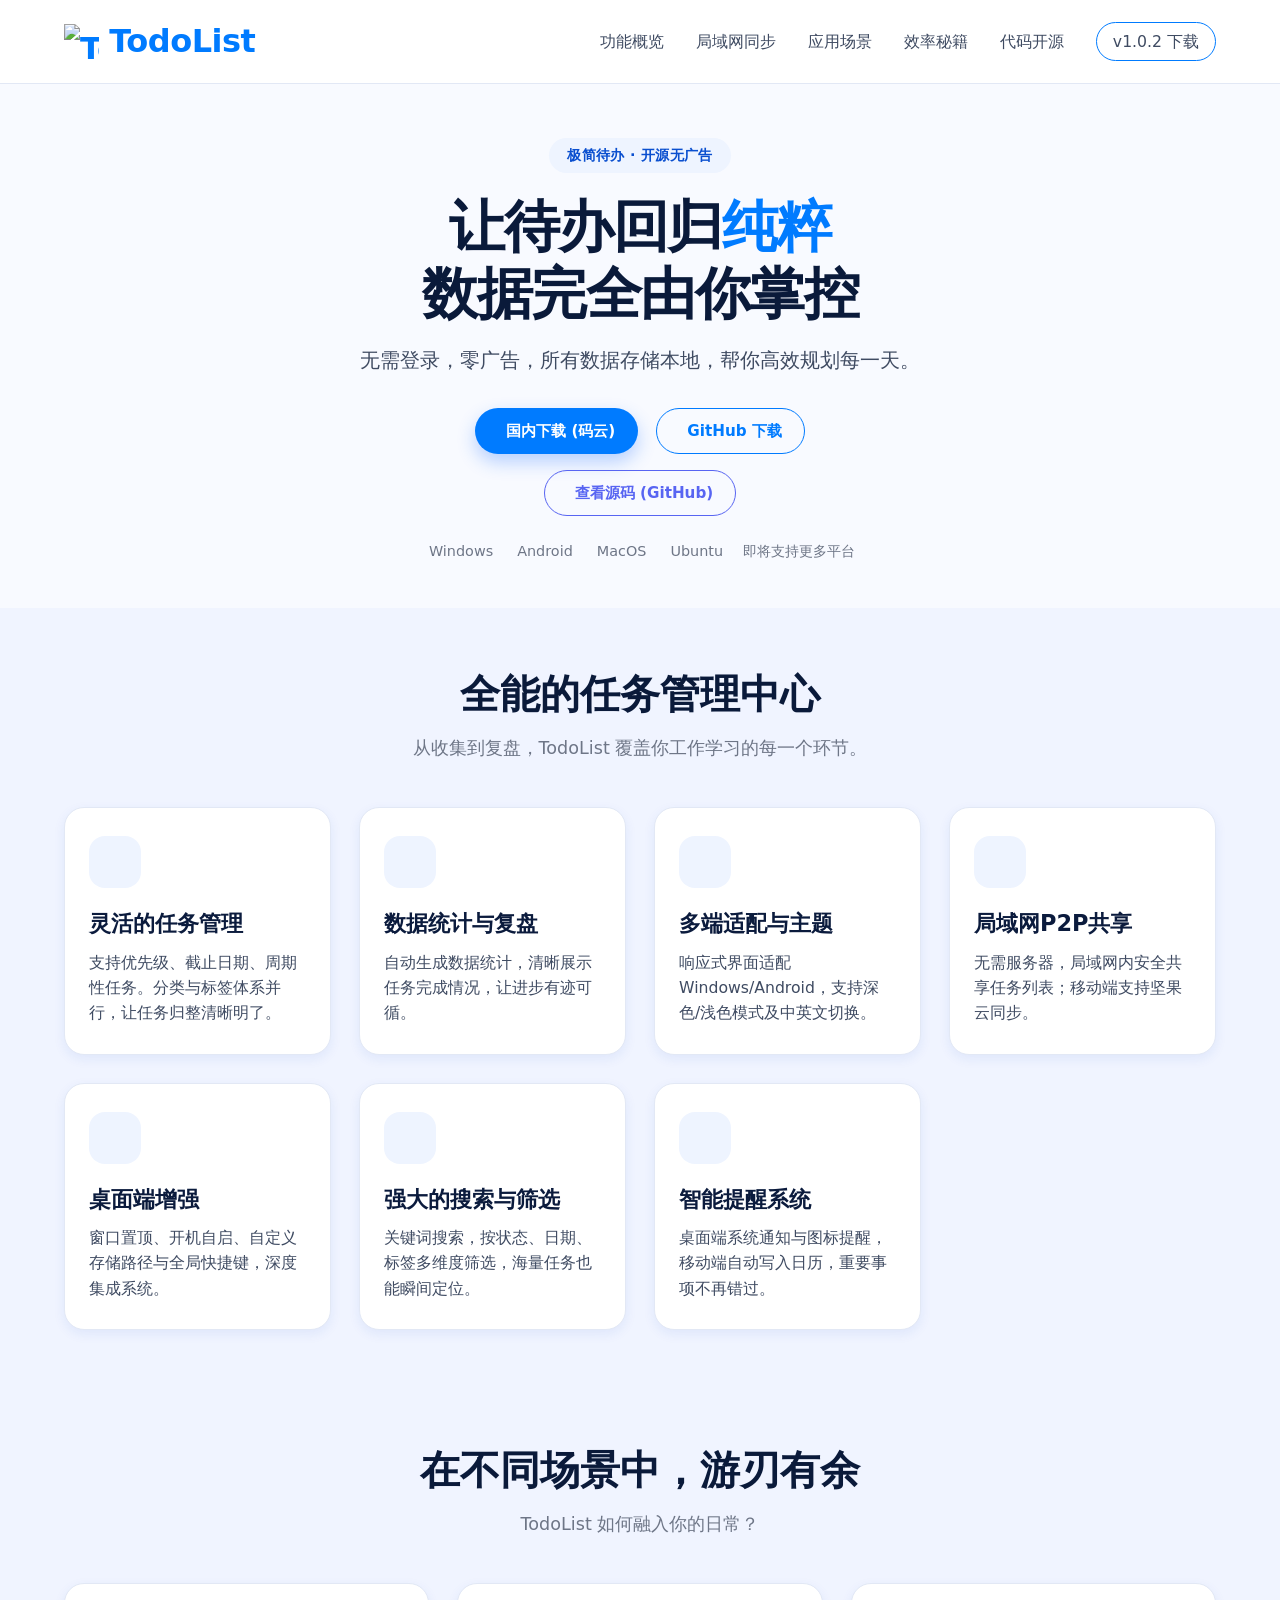
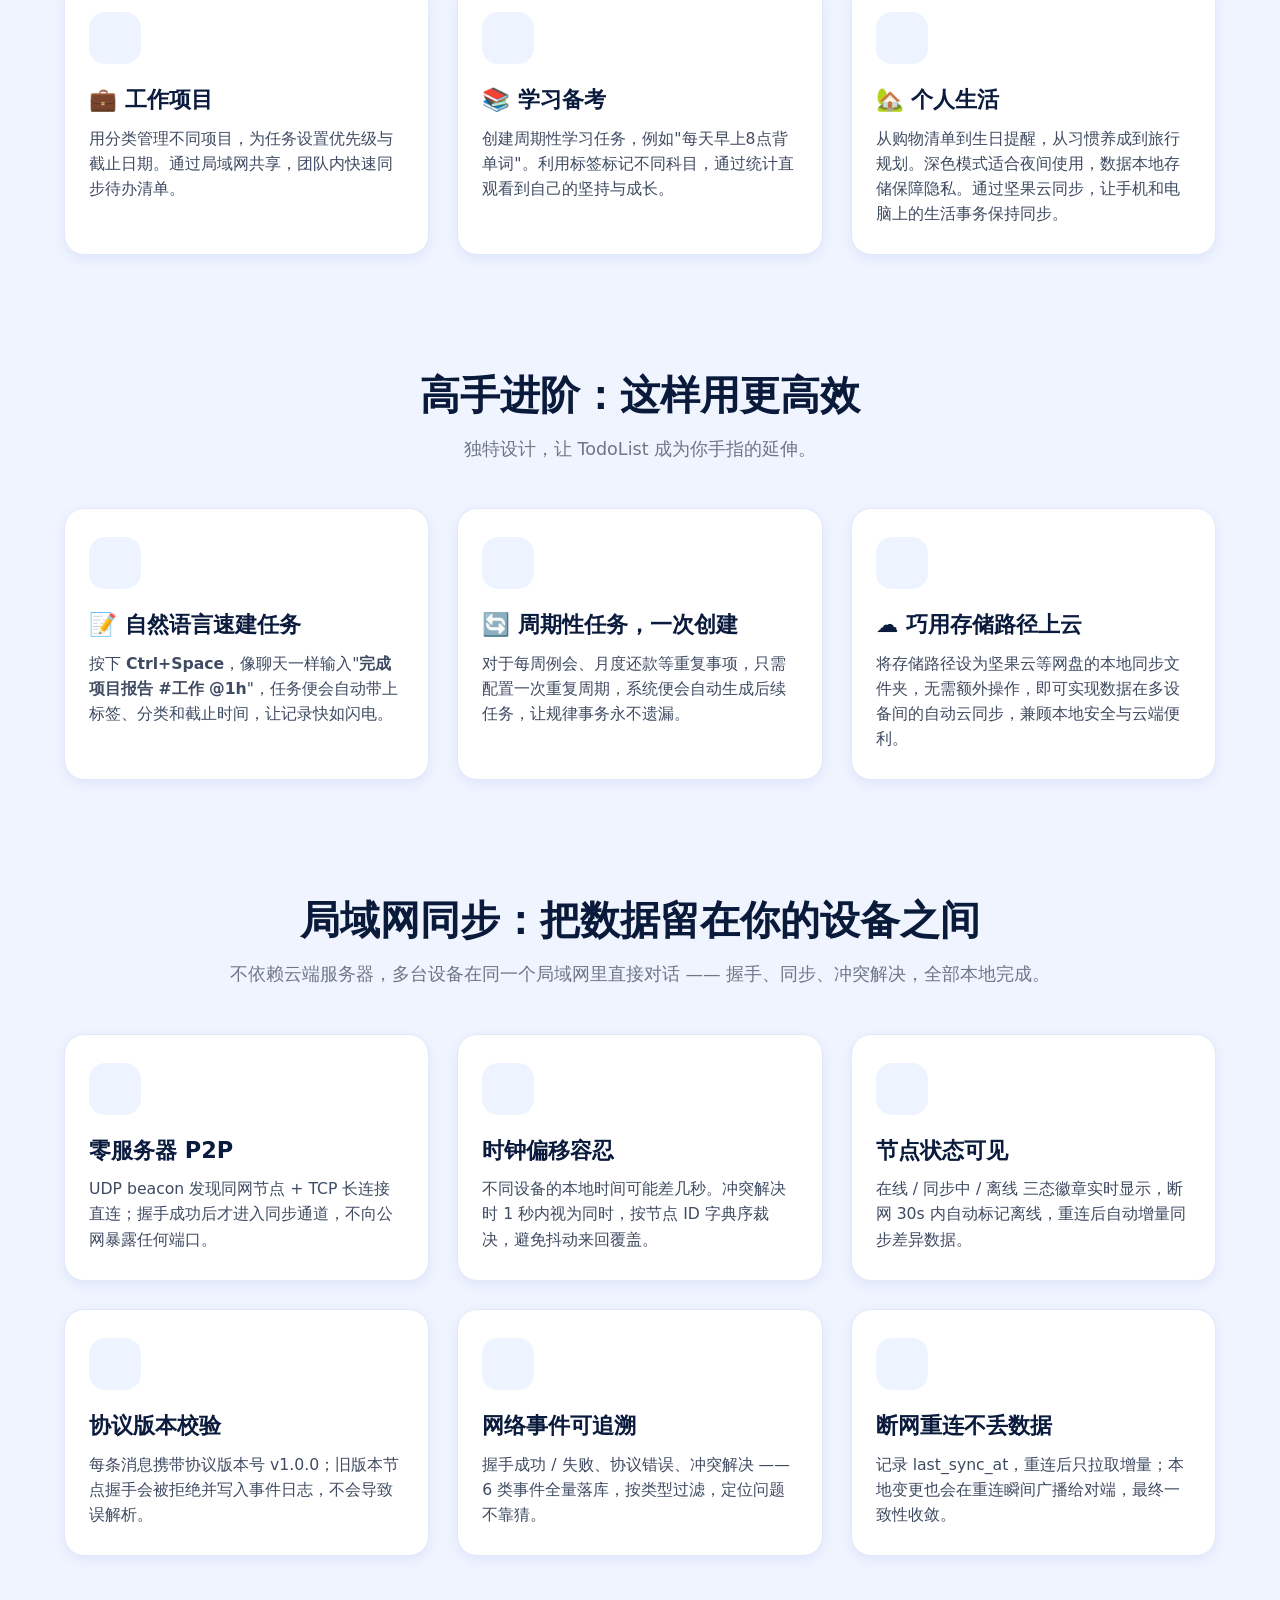
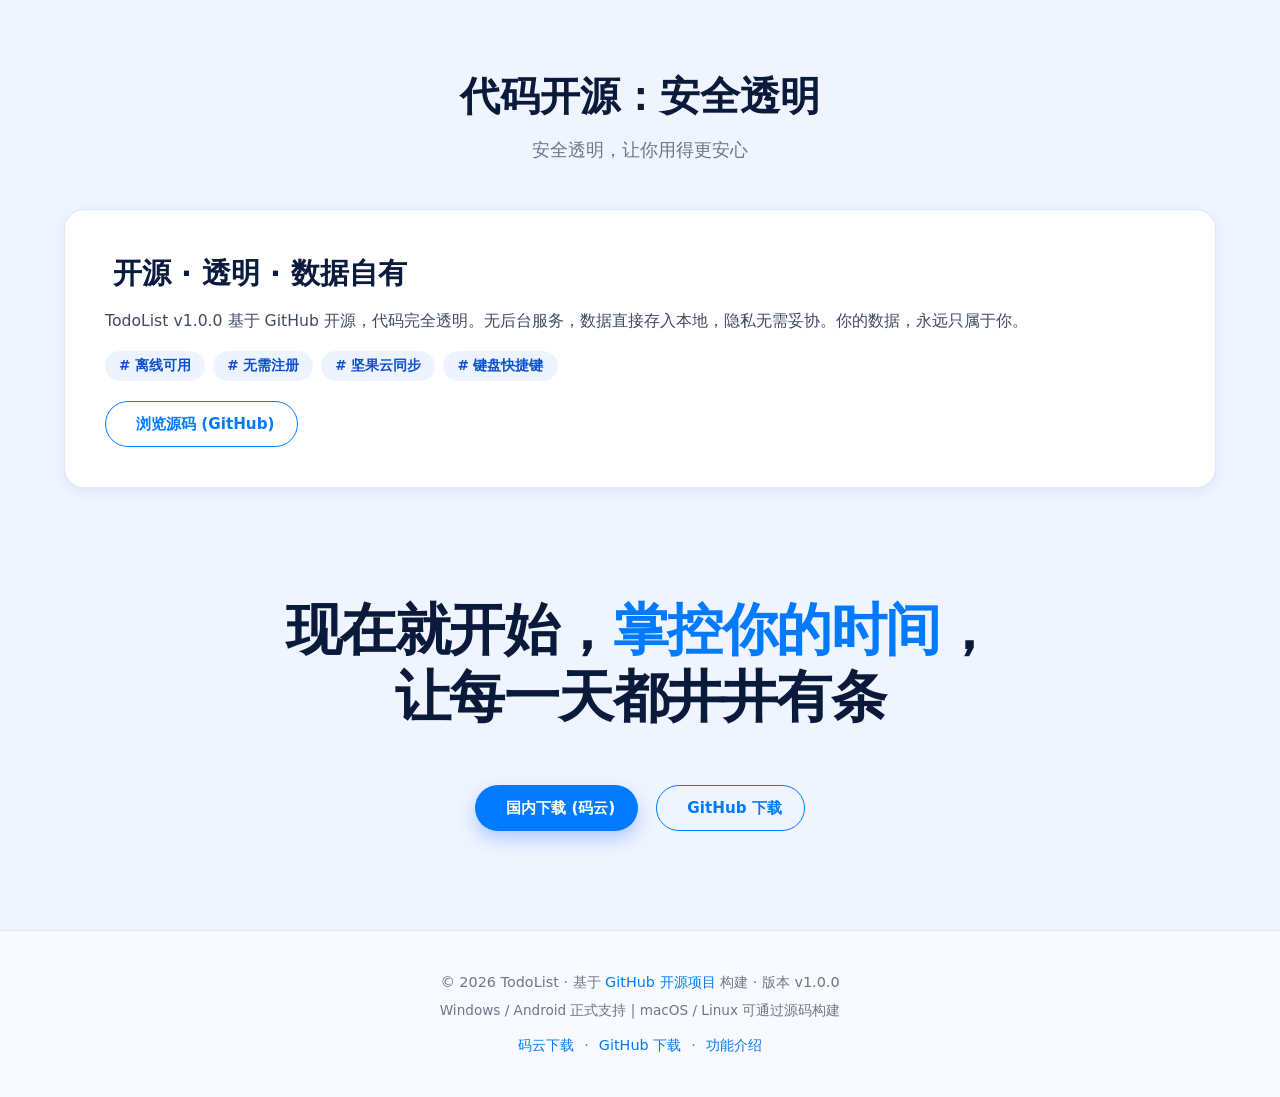
==== commit abac735c: "chore: 收口 D 阶段遗留 + 站点首页 + E 阶段 plan - frontend network.js/css/index.html 真正消费 syncStatusManager 渲染对端" ====
--- a/docs/index.html
+++ b/docs/index.html
@@ -603,6 +603,7 @@
             </button>
             <div class="nav-links">
                 <a href="#features">功能概览</a>
+                <a href="#sync">局域网同步</a>
                 <a href="#scenarios">应用场景</a>
                 <a href="#tips">效率秘籍</a>
                 <a href="#oss">代码开源</a>
@@ -752,6 +753,48 @@
                     <h3>☁️ 巧用存储路径上云</h3>
                     <p>
                         将存储路径设为坚果云等网盘的本地同步文件夹，无需额外操作，即可实现数据在多设备间的自动云同步，兼顾本地安全与云端便利。</p>
+                </div>
+            </div>
+        </div>
+    </section>
+
+    <!-- ==================== 局域网同步（D 阶段） ==================== -->
+    <section class="section section-alt" id="sync">
+        <div class="section-inner">
+            <div class="section-title">
+                <h2>局域网同步：把数据留在你的设备之间</h2>
+                <p>不依赖云端服务器，多台设备在同一个局域网里直接对话 —— 握手、同步、冲突解决，全部本地完成。</p>
+            </div>
+            <div class="grid grid-3">
+                <div class="card">
+                    <div class="card-icon"><i class="ri-router-line"></i></div>
+                    <h3>零服务器 P2P</h3>
+                    <p>UDP beacon 发现同网节点 + TCP 长连接直连；握手成功后才进入同步通道，不向公网暴露任何端口。</p>
+                </div>
+                <div class="card">
+                    <div class="card-icon"><i class="ri-time-line"></i></div>
+                    <h3>时钟偏移容忍</h3>
+                    <p>不同设备的本地时间可能差几秒。冲突解决时 1 秒内视为同时，按节点 ID 字典序裁决，避免抖动来回覆盖。</p>
+                </div>
+                <div class="card">
+                    <div class="card-icon"><i class="ri-pulse-line"></i></div>
+                    <h3>节点状态可见</h3>
+                    <p>在线 / 同步中 / 离线 三态徽章实时显示，断网 30s 内自动标记离线，重连后自动增量同步差异数据。</p>
+                </div>
+                <div class="card">
+                    <div class="card-icon"><i class="ri-shield-check-line"></i></div>
+                    <h3>协议版本校验</h3>
+                    <p>每条消息携带协议版本号 v1.0.0；旧版本节点握手会被拒绝并写入事件日志，不会导致误解析。</p>
+                </div>
+                <div class="card">
+                    <div class="card-icon"><i class="ri-file-shield-2-line"></i></div>
+                    <h3>网络事件可追溯</h3>
+                    <p>握手成功 / 失败、协议错误、冲突解决 —— 6 类事件全量落库，按类型过滤，定位问题不靠猜。</p>
+                </div>
+                <div class="card">
+                    <div class="card-icon"><i class="ri-restart-line"></i></div>
+                    <h3>断网重连不丢数据</h3>
+                    <p>记录 last_sync_at，重连后只拉取增量；本地变更也会在重连瞬间广播给对端，最终一致性收敛。</p>
                 </div>
             </div>
         </div>
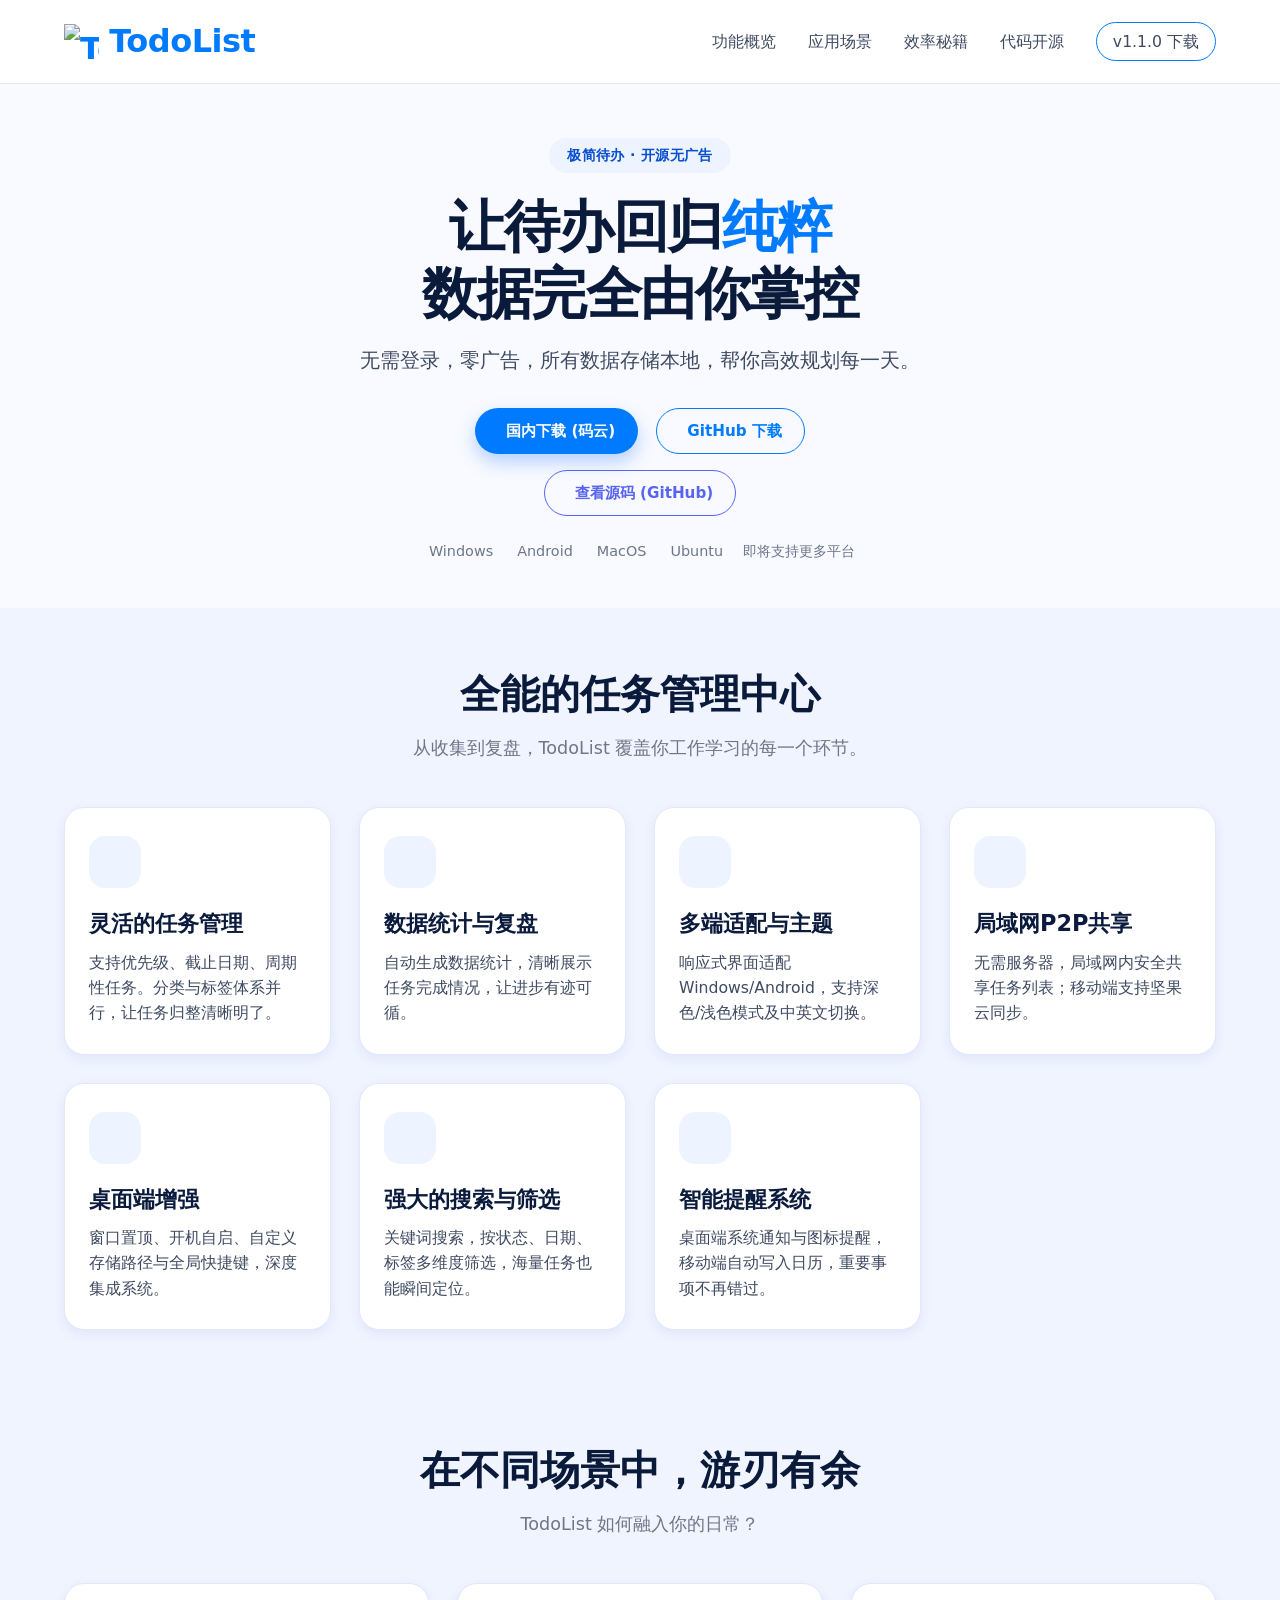
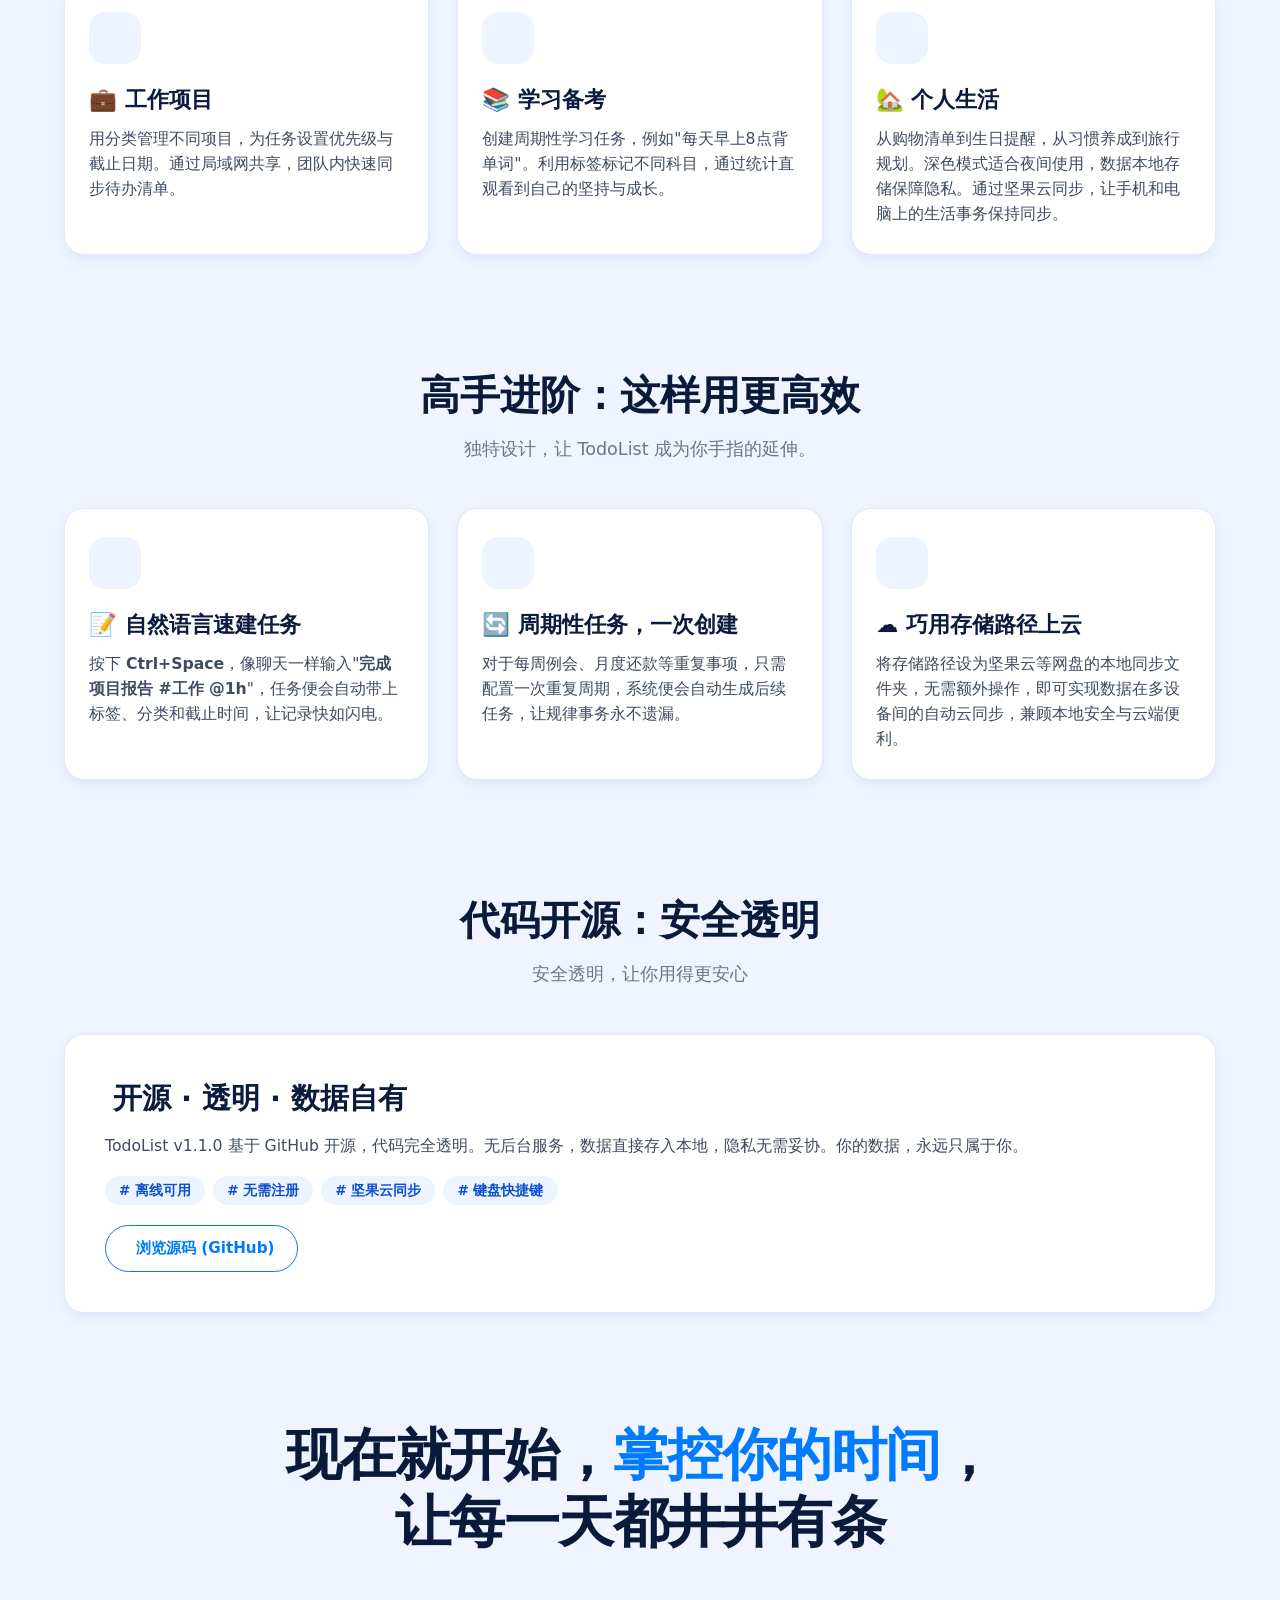
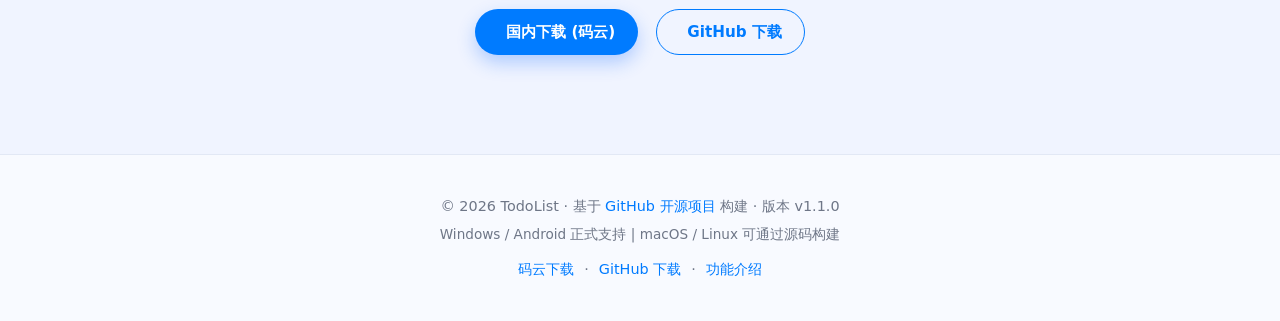
==== commit f76b7854: "docs: update GitHub Pages for release v1.1.0." ====
--- a/docs/index.html
+++ b/docs/index.html
@@ -603,12 +603,11 @@
             </button>
             <div class="nav-links">
                 <a href="#features">功能概览</a>
-                <a href="#sync">局域网同步</a>
                 <a href="#scenarios">应用场景</a>
                 <a href="#tips">效率秘籍</a>
                 <a href="#oss">代码开源</a>
-                <a href="https://github.com/TangIsLearning/TodoList/releases/tag/v1.0.2" target="_blank"
-                   class="btn btn-outline btn-sm">v1.0.2 下载</a>
+                <a href="https://github.com/TangIsLearning/TodoList/releases/tag/v1.1.0" target="_blank"
+                   class="btn btn-outline btn-sm">v1.1.0 下载</a>
             </div>
         </div>
     </nav>
@@ -627,11 +626,11 @@
             </p>
 
             <div class="hero-buttons">
-                <a href="https://gitee.com/tang-is-learnig/TodoList/releases/tag/v1.0.2" target="_blank"
+                <a href="https://gitee.com/tang-is-learnig/TodoList/releases/tag/v1.1.0" target="_blank"
                    class="btn btn-primary">
                     <i class="ri-download-2-line"></i> 国内下载 (码云)
                 </a>
-                <a href="https://github.com/TangIsLearning/TodoList/releases/tag/v1.0.2" target="_blank"
+                <a href="https://github.com/TangIsLearning/TodoList/releases/tag/v1.1.0" target="_blank"
                    class="btn btn-outline">
                     <i class="ri-github-fill"></i> GitHub 下载
                 </a>
@@ -758,48 +757,6 @@
         </div>
     </section>
 
-    <!-- ==================== 局域网同步（D 阶段） ==================== -->
-    <section class="section section-alt" id="sync">
-        <div class="section-inner">
-            <div class="section-title">
-                <h2>局域网同步：把数据留在你的设备之间</h2>
-                <p>不依赖云端服务器，多台设备在同一个局域网里直接对话 —— 握手、同步、冲突解决，全部本地完成。</p>
-            </div>
-            <div class="grid grid-3">
-                <div class="card">
-                    <div class="card-icon"><i class="ri-router-line"></i></div>
-                    <h3>零服务器 P2P</h3>
-                    <p>UDP beacon 发现同网节点 + TCP 长连接直连；握手成功后才进入同步通道，不向公网暴露任何端口。</p>
-                </div>
-                <div class="card">
-                    <div class="card-icon"><i class="ri-time-line"></i></div>
-                    <h3>时钟偏移容忍</h3>
-                    <p>不同设备的本地时间可能差几秒。冲突解决时 1 秒内视为同时，按节点 ID 字典序裁决，避免抖动来回覆盖。</p>
-                </div>
-                <div class="card">
-                    <div class="card-icon"><i class="ri-pulse-line"></i></div>
-                    <h3>节点状态可见</h3>
-                    <p>在线 / 同步中 / 离线 三态徽章实时显示，断网 30s 内自动标记离线，重连后自动增量同步差异数据。</p>
-                </div>
-                <div class="card">
-                    <div class="card-icon"><i class="ri-shield-check-line"></i></div>
-                    <h3>协议版本校验</h3>
-                    <p>每条消息携带协议版本号 v1.0.0；旧版本节点握手会被拒绝并写入事件日志，不会导致误解析。</p>
-                </div>
-                <div class="card">
-                    <div class="card-icon"><i class="ri-file-shield-2-line"></i></div>
-                    <h3>网络事件可追溯</h3>
-                    <p>握手成功 / 失败、协议错误、冲突解决 —— 6 类事件全量落库，按类型过滤，定位问题不靠猜。</p>
-                </div>
-                <div class="card">
-                    <div class="card-icon"><i class="ri-restart-line"></i></div>
-                    <h3>断网重连不丢数据</h3>
-                    <p>记录 last_sync_at，重连后只拉取增量；本地变更也会在重连瞬间广播给对端，最终一致性收敛。</p>
-                </div>
-            </div>
-        </div>
-    </section>
-
     <!-- ==================== 开源与数据自有 ==================== -->
     <section class="section section-alt" id="oss">
         <div class="section-inner">
@@ -810,7 +767,7 @@
             <div class="oss-highlight">
                 <div class="oss-text">
                     <h3><i class="ri-open-source-line icon-blue"></i> 开源 · 透明 · 数据自有</h3>
-                    <p>TodoList v1.0.0 基于 GitHub
+                    <p>TodoList v1.1.0 基于 GitHub
                         开源，代码完全透明。无后台服务，数据直接存入本地，隐私无需妥协。你的数据，永远只属于你。</p>
                     <div class="tag-list">
                         <span class="tag"># 离线可用</span>
@@ -863,11 +820,11 @@
                 现在就开始，<span class="hero-highlight">掌控你的时间</span>，让每一天都井井有条
             </h1>
             <div class="hero-buttons">
-                <a href="https://gitee.com/tang-is-learnig/TodoList/releases/tag/v1.0.2" target="_blank"
+                <a href="https://gitee.com/tang-is-learnig/TodoList/releases/tag/v1.1.0" target="_blank"
                    class="btn btn-primary">
                     <i class="ri-download-2-line"></i> 国内下载 (码云)
                 </a>
-                <a href="https://github.com/TangIsLearning/TodoList/releases/tag/v1.0.2" target="_blank"
+                <a href="https://github.com/TangIsLearning/TodoList/releases/tag/v1.1.0" target="_blank"
                    class="btn btn-outline">
                     <i class="ri-github-fill"></i> GitHub 下载
                 </a>
@@ -880,14 +837,14 @@
         <div class="footer-inner">
             <p>© 2026 TodoList · 基于 <a href="https://github.com/TangIsLearning/TodoList" target="_blank">GitHub
                 开源项目</a>
-                构建 · 版本 v1.0.0</p>
+                构建 · 版本 v1.1.0</p>
             <p class="footer-sub">Windows / Android 正式支持 | macOS / Linux 可通过源码构建</p>
             <p class="footer-links">
-                <a href="https://gitee.com/tang-is-learnig/TodoList/releases/tag/v1.0.2" target="_blank">
+                <a href="https://gitee.com/tang-is-learnig/TodoList/releases/tag/v1.1.0" target="_blank">
                     <i class="ri-download-cloud-2-line"></i> 码云下载
                 </a>
                 <span>·</span>
-                <a href="https://github.com/TangIsLearning/TodoList/releases/tag/v1.0.2" target="_blank">
+                <a href="https://github.com/TangIsLearning/TodoList/releases/tag/v1.1.0" target="_blank">
                     <i class="ri-github-fill"></i> GitHub 下载
                 </a>
                 <span>·</span>
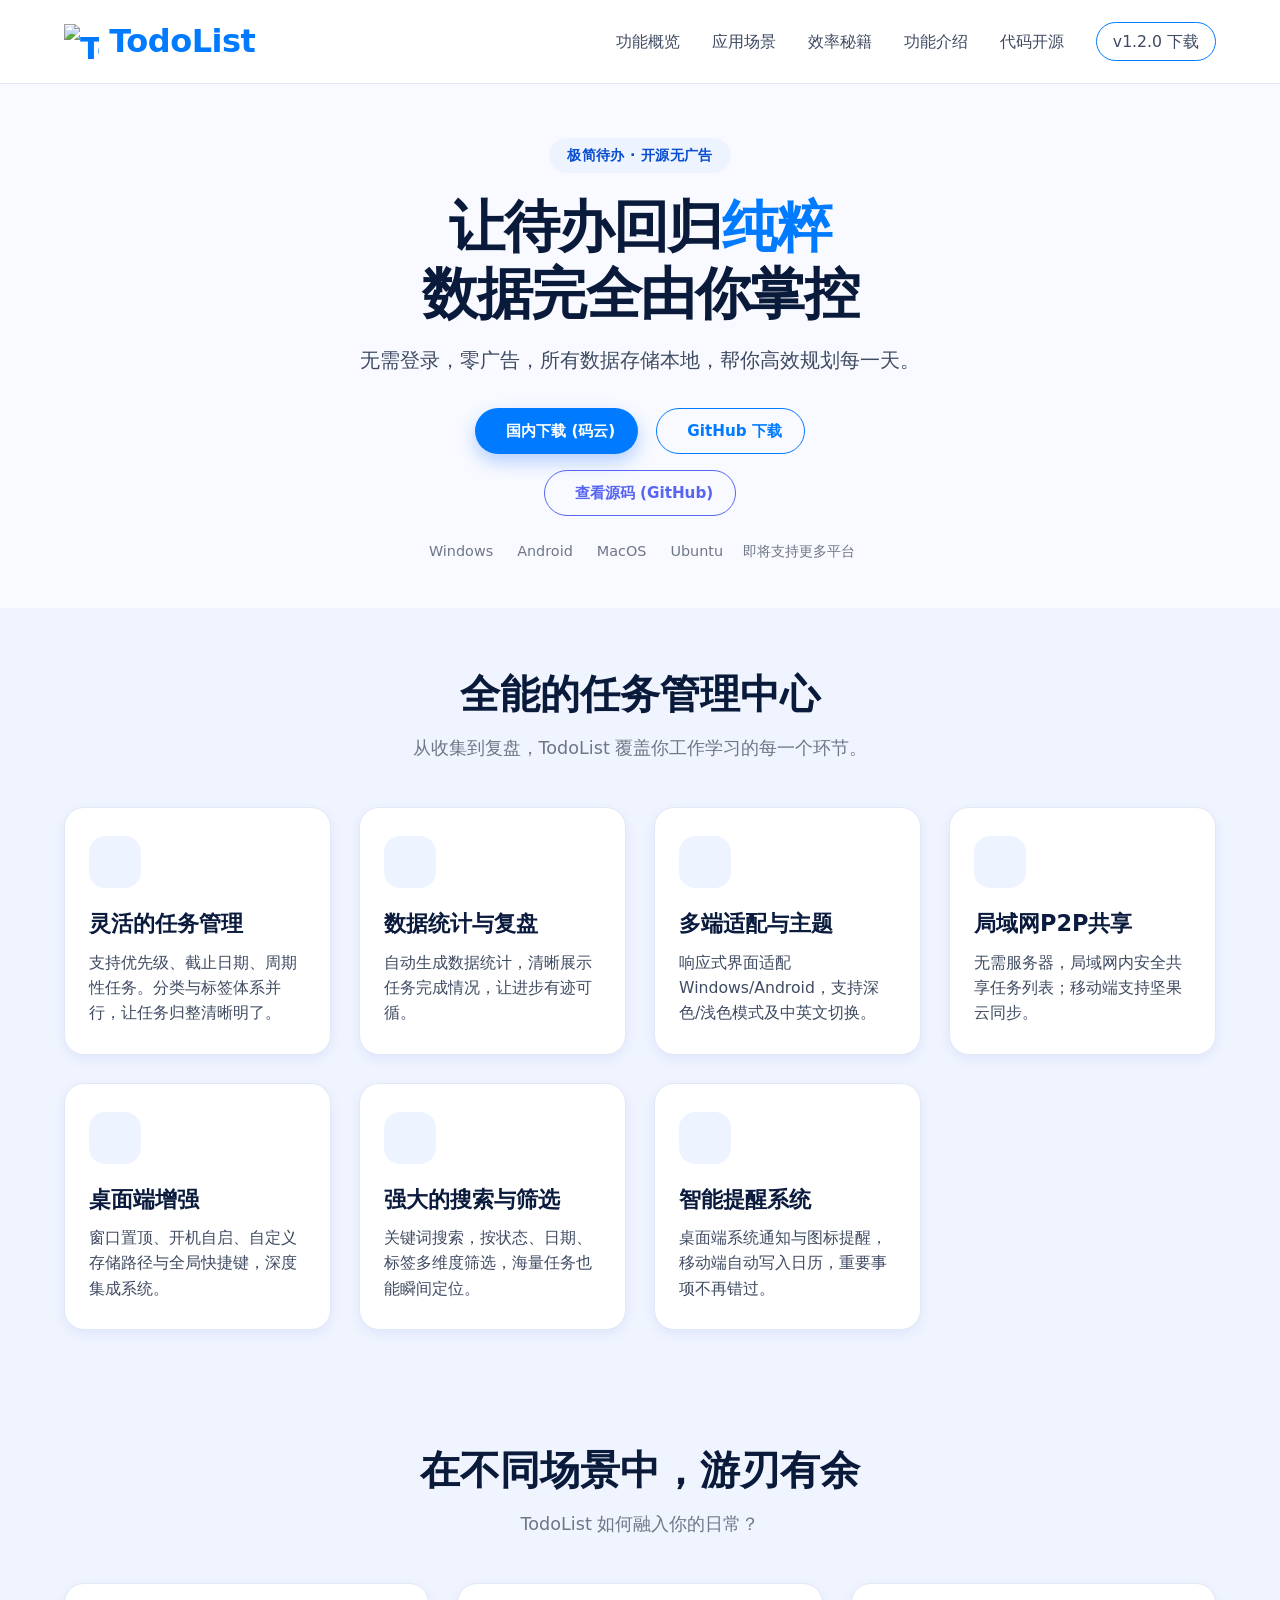
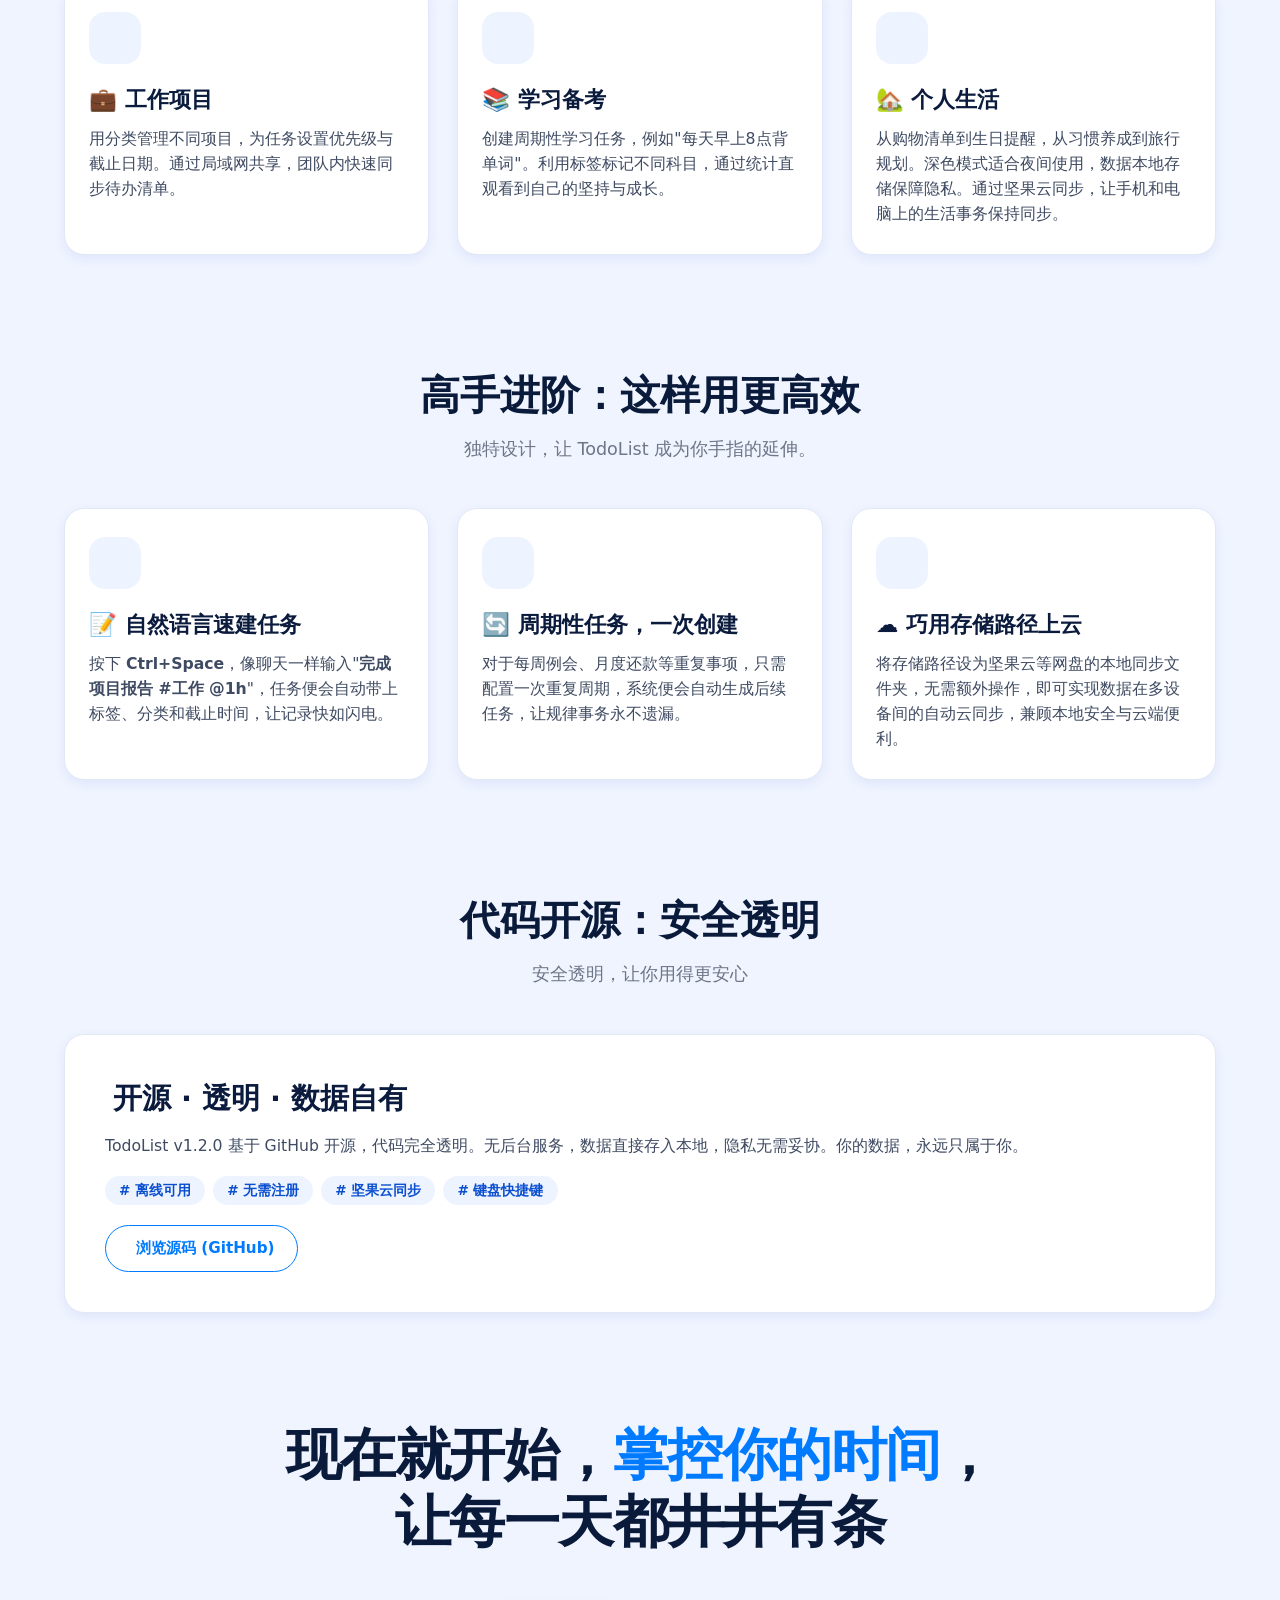
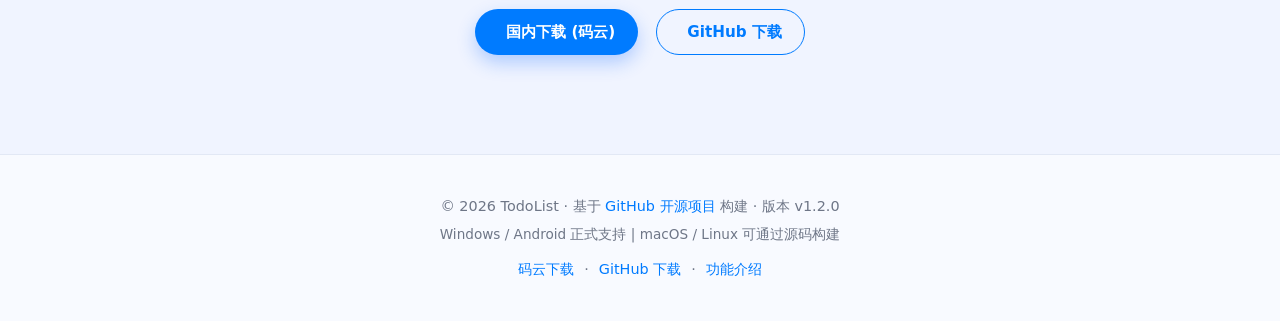
==== commit 99bb7afe: "docs: update GitHub Pages for release v1.2.0." ====
--- a/docs/index.html
+++ b/docs/index.html
@@ -6,7 +6,7 @@
     <meta name="viewport" content="width=device-width, initial-scale=1.0, maximum-scale=5.0, user-scalable=yes">
     <title>TodoList - 极简待办 · 数据自有 · 开源高效</title>
     <link href="https://cdn.jsdelivr.net/npm/remixicon@4.1.0/fonts/remixicon.css" rel="stylesheet"/>
-    <link rel="icon" type="image/x-icon" href="/docs/favicon.ico">
+    <link rel="icon" type="image/x-icon" href="favicon.ico">
     <style>
         /* ===================================
            TodoList 官网样式 - 蓝色主题
@@ -605,9 +605,10 @@
                 <a href="#features">功能概览</a>
                 <a href="#scenarios">应用场景</a>
                 <a href="#tips">效率秘籍</a>
+                <a href="features.html" target="_blank" rel="noopener noreferrer">功能介绍</a>
                 <a href="#oss">代码开源</a>
-                <a href="https://github.com/TangIsLearning/TodoList/releases/tag/v1.1.0" target="_blank"
-                   class="btn btn-outline btn-sm">v1.1.0 下载</a>
+                <a href="https://github.com/TangIsLearning/TodoList/releases/tag/v1.2.0" target="_blank"
+                   class="btn btn-outline btn-sm">v1.2.0 下载</a>
             </div>
         </div>
     </nav>
@@ -626,11 +627,11 @@
             </p>
 
             <div class="hero-buttons">
-                <a href="https://gitee.com/tang-is-learnig/TodoList/releases/tag/v1.1.0" target="_blank"
+                <a href="https://gitee.com/tang-is-learnig/TodoList/releases/tag/v1.2.0" target="_blank"
                    class="btn btn-primary">
                     <i class="ri-download-2-line"></i> 国内下载 (码云)
                 </a>
-                <a href="https://github.com/TangIsLearning/TodoList/releases/tag/v1.1.0" target="_blank"
+                <a href="https://github.com/TangIsLearning/TodoList/releases/tag/v1.2.0" target="_blank"
                    class="btn btn-outline">
                     <i class="ri-github-fill"></i> GitHub 下载
                 </a>
@@ -767,7 +768,7 @@
             <div class="oss-highlight">
                 <div class="oss-text">
                     <h3><i class="ri-open-source-line icon-blue"></i> 开源 · 透明 · 数据自有</h3>
-                    <p>TodoList v1.1.0 基于 GitHub
+                    <p>TodoList v1.2.0 基于 GitHub
                         开源，代码完全透明。无后台服务，数据直接存入本地，隐私无需妥协。你的数据，永远只属于你。</p>
                     <div class="tag-list">
                         <span class="tag"># 离线可用</span>
@@ -820,11 +821,11 @@
                 现在就开始，<span class="hero-highlight">掌控你的时间</span>，让每一天都井井有条
             </h1>
             <div class="hero-buttons">
-                <a href="https://gitee.com/tang-is-learnig/TodoList/releases/tag/v1.1.0" target="_blank"
+                <a href="https://gitee.com/tang-is-learnig/TodoList/releases/tag/v1.2.0" target="_blank"
                    class="btn btn-primary">
                     <i class="ri-download-2-line"></i> 国内下载 (码云)
                 </a>
-                <a href="https://github.com/TangIsLearning/TodoList/releases/tag/v1.1.0" target="_blank"
+                <a href="https://github.com/TangIsLearning/TodoList/releases/tag/v1.2.0" target="_blank"
                    class="btn btn-outline">
                     <i class="ri-github-fill"></i> GitHub 下载
                 </a>
@@ -837,18 +838,18 @@
         <div class="footer-inner">
             <p>© 2026 TodoList · 基于 <a href="https://github.com/TangIsLearning/TodoList" target="_blank">GitHub
                 开源项目</a>
-                构建 · 版本 v1.1.0</p>
+                构建 · 版本 v1.2.0</p>
             <p class="footer-sub">Windows / Android 正式支持 | macOS / Linux 可通过源码构建</p>
             <p class="footer-links">
-                <a href="https://gitee.com/tang-is-learnig/TodoList/releases/tag/v1.1.0" target="_blank">
+                <a href="https://gitee.com/tang-is-learnig/TodoList/releases/tag/v1.2.0" target="_blank">
                     <i class="ri-download-cloud-2-line"></i> 码云下载
                 </a>
                 <span>·</span>
-                <a href="https://github.com/TangIsLearning/TodoList/releases/tag/v1.1.0" target="_blank">
+                <a href="https://github.com/TangIsLearning/TodoList/releases/tag/v1.2.0" target="_blank">
                     <i class="ri-github-fill"></i> GitHub 下载
                 </a>
                 <span>·</span>
-                <a href="https://mp.weixin.qq.com/s/2aa22rVTOxx9aQPfM12xcQ" target="_blank">功能介绍</a>
+                <a href="features.html" target="_blank" rel="noopener noreferrer">功能介绍</a>
             </p>
         </div>
     </footer>
